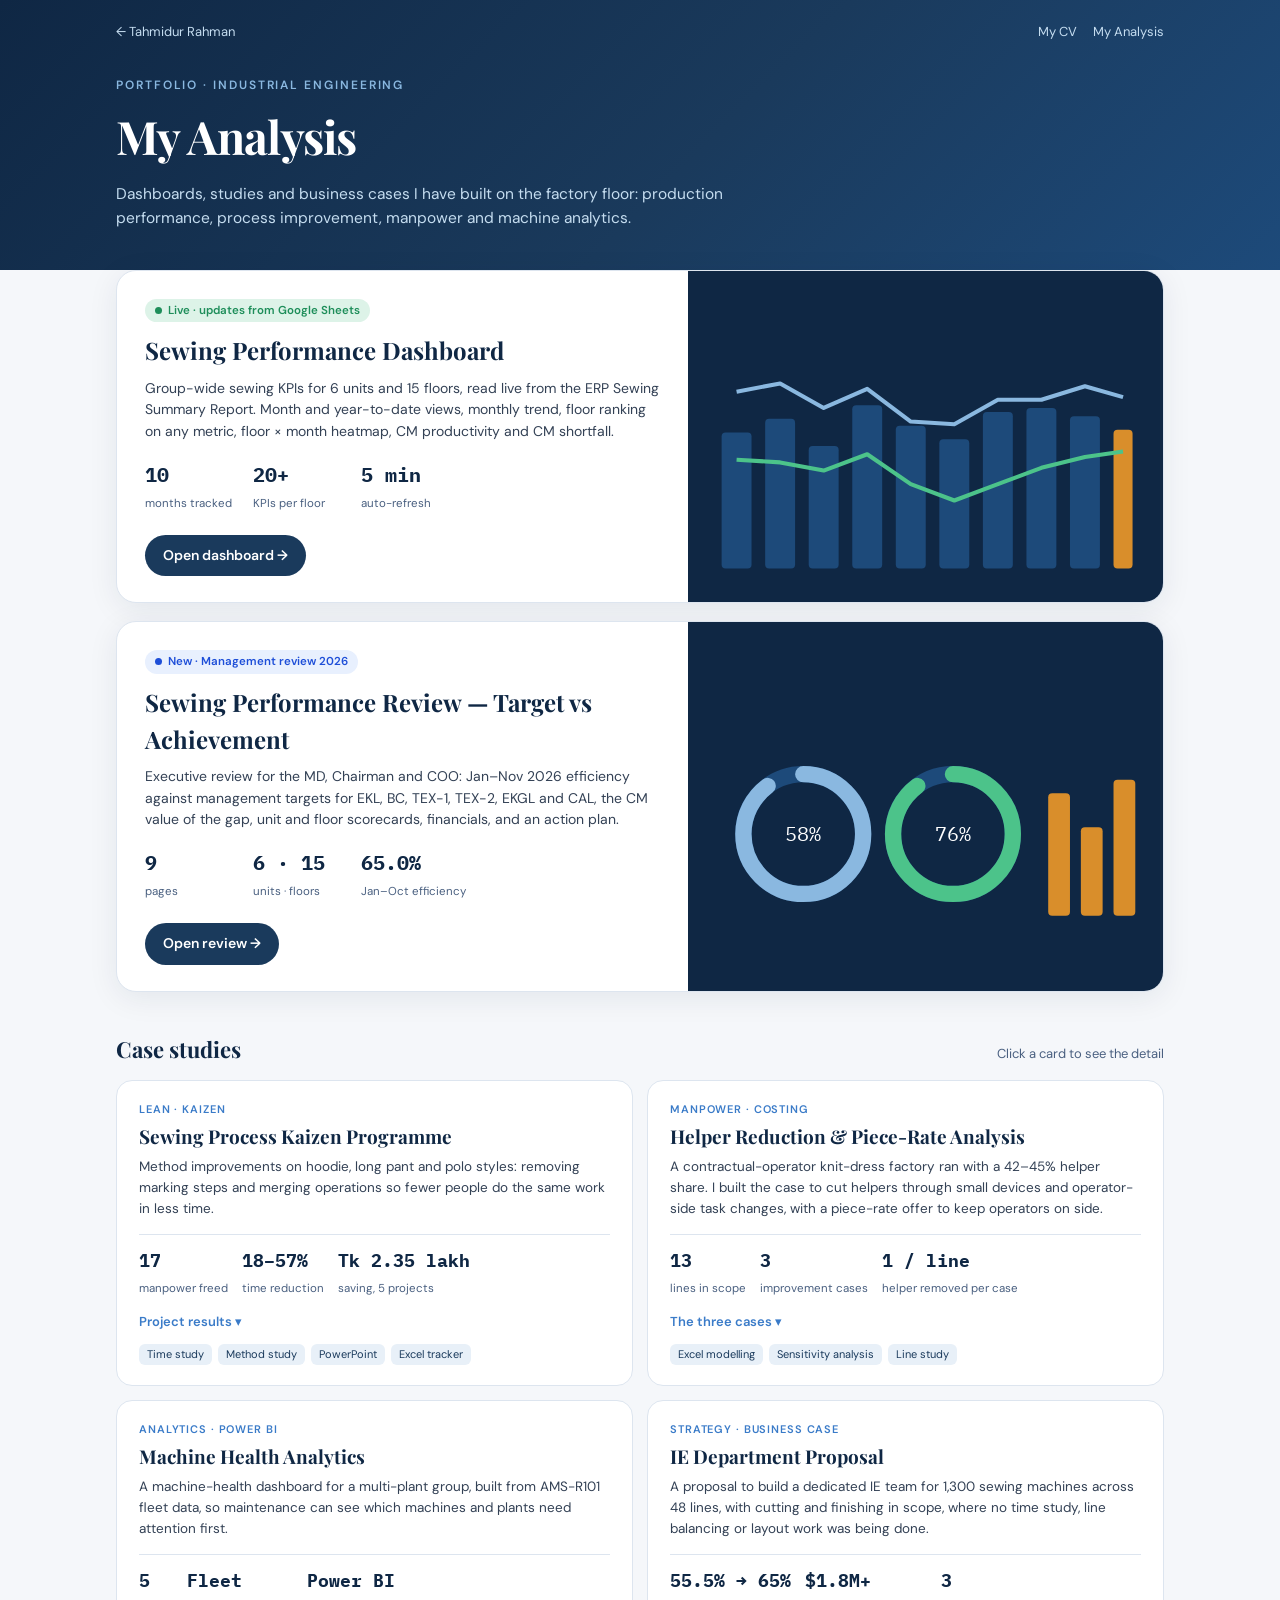
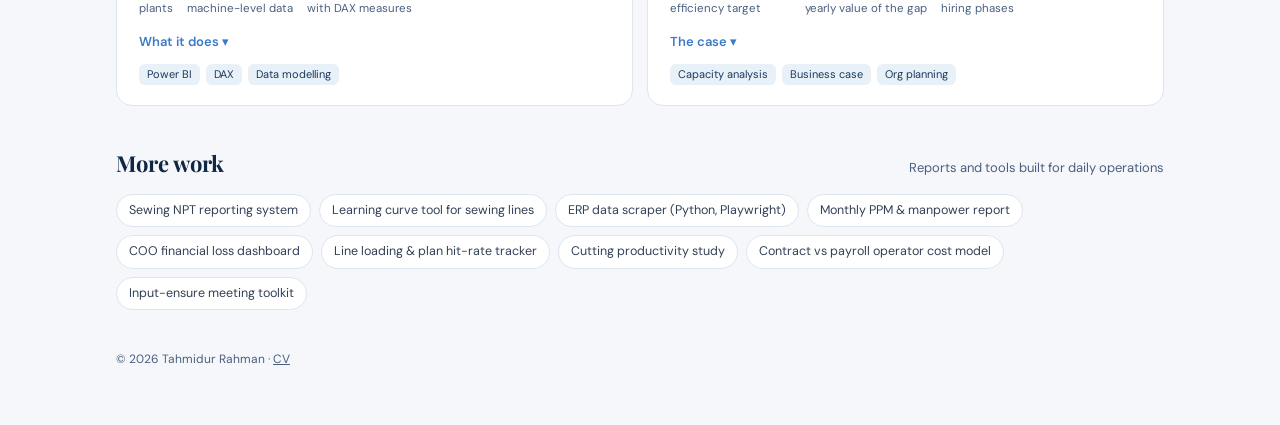
==== analysis/index.html @ d0f86ec3 "Sewing review: add MMR vs Target page (Oct-26 MMR; targets 2.5, CAL 2.45) Co-Authored-By: Claude Opu" ====
<!DOCTYPE html>
<html lang="en">
<head>
<meta charset="UTF-8">
<meta name="viewport" content="width=device-width, initial-scale=1.0, viewport-fit=cover">
<title>My Analysis · Tahmidur Rahman</title>
<link rel="preconnect" href="https://fonts.googleapis.com">
<link href="https://fonts.googleapis.com/css2?family=Playfair+Display:wght@600;700&family=DM+Sans:wght@400;500;600&family=IBM+Plex+Mono:wght@500;600&display=swap" rel="stylesheet">
<style>
/* Layout: navy header band → featured live dashboard → grid of case-study cards (expand for detail) → more-work strip. Palette matches the CV. */
:root{--navy:#0f2744;--navy2:#1a3a5c;--navy3:#1d4a7a;--blue:#3a7bc8;--sky:#8ab8e0;--ice:#e8f0f8;--mid:#d0e4f5;
  --bg:#f5f7fa;--panel:#fff;--ink:#1e2a3a;--ink2:#334155;--muted:#4a6080;--line:#dde5ef;--good:#1e8e5a;--good-bg:#ddf3e8;--amber:#d98e2b;
  --display:'Playfair Display',Georgia,serif;--body:'DM Sans',system-ui,sans-serif;--mono:'IBM Plex Mono',ui-monospace,monospace}
*{box-sizing:border-box;margin:0;padding:0}
body{font-family:var(--body);background:var(--bg);color:var(--ink);line-height:1.55}
.in{max-width:1080px;margin:0 auto;padding-left:max(16px,env(safe-area-inset-left,0px));padding-right:max(16px,env(safe-area-inset-right,0px))}
header{background:linear-gradient(135deg,var(--navy),var(--navy2) 55%,var(--navy3));color:#fff}
header .in{padding-block:22px 40px}
.nav{display:flex;justify-content:space-between;align-items:center;gap:12px;flex-wrap:wrap;font-size:13px}
.nav a{color:#c5ddf0;text-decoration:none}.nav a:hover{color:#fff}
.nav .links{display:flex;gap:16px}
.eyebrow{margin-top:34px;font-size:12px;letter-spacing:.16em;text-transform:uppercase;color:var(--sky);font-weight:600}
h1{font-family:var(--display);font-size:clamp(32px,5vw,46px);font-weight:700;letter-spacing:-.02em;margin-top:6px}
.lede{color:#c5ddf0;max-width:62ch;margin-top:10px;font-size:15.5px}
main .in{padding-block:28px 56px}
.feature{display:grid;grid-template-columns:1.2fr 1fr;gap:0;background:var(--panel);border:1px solid var(--line);border-radius:20px;overflow:hidden;box-shadow:0 6px 30px rgba(15,39,68,.08);margin-top:-28px}
@media(max-width:760px){.feature{grid-template-columns:minmax(0,1fr)}}
.feature .txt{padding:26px 28px;min-width:0}
.live{display:inline-flex;align-items:center;gap:6px;font-size:11.5px;font-weight:600;color:var(--good);background:var(--good-bg);border-radius:999px;padding:3px 10px}
.live i{width:7px;height:7px;border-radius:50%;background:var(--good)}
h2{font-family:var(--display);font-size:24px;font-weight:700;color:var(--navy);margin-top:10px}
.feature p{color:var(--ink2);font-size:14px;margin-top:8px;max-width:58ch}
.kv{display:flex;flex-wrap:wrap;gap:18px;margin-top:16px}
.kv div{min-width:90px}.kv b{display:block;font-family:var(--mono);font-size:20px;color:var(--navy)}.kv span{font-size:11.5px;color:var(--muted)}
.btn{display:inline-flex;align-items:center;gap:6px;margin-top:20px;background:var(--navy2);color:#fff;text-decoration:none;font-weight:600;font-size:14px;padding:10px 18px;border-radius:999px}
.btn:hover{background:var(--navy3)}.btn:focus-visible,summary:focus-visible{outline:3px solid var(--blue);outline-offset:2px}
.preview{background:var(--navy);padding:20px;display:flex;align-items:flex-end;min-height:220px}
.preview svg{width:100%;height:auto;display:block}
.sec{display:flex;justify-content:space-between;align-items:baseline;gap:12px;margin:40px 0 14px;flex-wrap:wrap}
.sec h3{font-family:var(--display);font-size:22px;color:var(--navy)}
.sec span{font-size:13px;color:var(--muted)}
.grid{display:grid;grid-template-columns:repeat(2,minmax(0,1fr));gap:14px;align-items:start}
@media(max-width:760px){.grid{grid-template-columns:minmax(0,1fr)}}
.case{background:var(--panel);border:1px solid var(--line);border-radius:16px;padding:20px 22px;min-width:0}
.tag{font-size:11px;letter-spacing:.08em;text-transform:uppercase;color:var(--blue);font-weight:600}
.case h4{font-family:var(--display);font-size:19px;color:var(--navy);margin-top:4px}
.case .sum{font-size:13.5px;color:var(--ink2);margin-top:6px}
.nums{display:flex;flex-wrap:wrap;gap:14px;margin-top:14px;padding-top:12px;border-top:1px solid var(--line)}
.nums div b{display:block;font-family:var(--mono);font-size:18px;color:var(--navy)}.nums div span{font-size:11.5px;color:var(--muted)}
details{margin-top:12px}
summary{cursor:pointer;font-size:13px;font-weight:600;color:var(--blue);list-style:none}
summary::-webkit-details-marker{display:none}
summary::after{content:" ▾"}details[open] summary::after{content:" ▴"}
.body{margin-top:10px;font-size:13px;color:var(--ink2)}
.body h5{font-size:11.5px;letter-spacing:.08em;text-transform:uppercase;color:var(--navy2);margin:12px 0 4px}
.body ul{padding-left:18px}.body li{margin-bottom:4px}
.tblw{overflow-x:auto;margin-top:8px}
table{border-collapse:collapse;width:100%;min-width:460px;font-size:12.5px;font-variant-numeric:tabular-nums}
th,td{padding:6px 8px;border-bottom:1px solid var(--line);text-align:right;white-space:nowrap}
th:first-child,td:first-child{text-align:left;white-space:normal;min-width:170px}
th{font-size:10.5px;letter-spacing:.06em;text-transform:uppercase;color:var(--muted);background:var(--ice)}
tfoot td{font-weight:700;color:var(--navy)}
.tools{display:flex;flex-wrap:wrap;gap:6px;margin-top:12px}
.tools span{font-size:11px;background:var(--ice);color:var(--navy2);border-radius:6px;padding:2px 8px}
.more{display:flex;flex-wrap:wrap;gap:8px}
.more span{font-size:12.5px;background:var(--panel);border:1px solid var(--line);border-radius:999px;padding:6px 12px;color:var(--ink2)}
footer{color:var(--muted);font-size:12px;margin-top:40px}
</style>
</head>
<body>
<header><div class="in">
  <div class="nav"><a href="/">← Tahmidur Rahman</a><div class="links"><a href="/cv/">My CV</a><a href="/analysis/" aria-current="page">My Analysis</a></div></div>
  <div class="eyebrow">Portfolio · Industrial Engineering</div>
  <h1>My Analysis</h1>
  <p class="lede">Dashboards, studies and business cases I have built on the factory floor: production performance, process improvement, manpower and machine analytics.</p>
</div></header>

<main><div class="in">

  <section class="feature" aria-label="Featured">
    <div class="txt">
      <span class="live"><i></i>Live · updates from Google Sheets</span>
      <h2>Sewing Performance Dashboard</h2>
      <p>Group-wide sewing KPIs for 6 units and 15 floors, read live from the ERP Sewing Summary Report. Month and year-to-date views, monthly trend, floor ranking on any metric, floor × month heatmap, CM productivity and CM shortfall.</p>
      <div class="kv">
        <div><b>10</b><span>months tracked</span></div>
        <div><b>20+</b><span>KPIs per floor</span></div>
        <div><b>5 min</b><span>auto-refresh</span></div>
      </div>
      <a class="btn" href="/analysis/sewing/">Open dashboard →</a>
    </div>
    <div class="preview" aria-hidden="true">
      <svg viewBox="0 0 320 200">
        <g fill="#1d4a7a"><rect x="10" y="90" width="22" height="100" rx="3"/><rect x="42" y="80" width="22" height="110" rx="3"/><rect x="74" y="100" width="22" height="90" rx="3"/><rect x="106" y="70" width="22" height="120" rx="3"/><rect x="138" y="85" width="22" height="105" rx="3"/><rect x="170" y="95" width="22" height="95" rx="3"/><rect x="202" y="75" width="22" height="115" rx="3"/><rect x="234" y="72" width="22" height="118" rx="3"/><rect x="266" y="78" width="22" height="112" rx="3"/></g>
        <rect x="298" y="88" width="14" height="102" rx="3" fill="#d98e2b"/>
        <polyline points="21,60 53,54 85,72 117,58 149,82 181,84 213,66 245,66 277,56 305,64" fill="none" stroke="#8ab8e0" stroke-width="3" stroke-linejoin="round"/>
        <polyline points="21,110 53,112 85,118 117,106 149,128 181,140 213,128 245,116 277,108 305,104" fill="none" stroke="#4cc38a" stroke-width="3" stroke-linejoin="round"/>
      </svg>
    </div>
  </section>

  <section class="feature" aria-label="Management review" style="margin-top:18px">
    <div class="txt">
      <span class="live" style="color:#1d4ed8;background:#e8f0fe"><i style="background:#1d4ed8"></i>New · Management review 2026</span>
      <h2>Sewing Performance Review — Target vs Achievement</h2>
      <p>Executive review for the MD, Chairman and COO: Jan–Nov 2026 efficiency against management targets for EKL, BC, TEX-1, TEX-2, EKGL and CAL, the CM value of the gap, unit and floor scorecards, financials, and an action plan.</p>
      <div class="kv">
        <div><b>9</b><span>pages</span></div>
        <div><b>6 · 15</b><span>units · floors</span></div>
        <div><b>65.0%</b><span>Jan–Oct efficiency</span></div>
      </div>
      <a class="btn" href="/analysis/sewing-review/">Open review →</a>
    </div>
    <div class="preview" aria-hidden="true">
      <svg viewBox="0 0 320 200">
        <g fill="none" stroke-width="12" stroke-linecap="round"><circle cx="70" cy="100" r="44" stroke="#1d4a7a"/><circle cx="70" cy="100" r="44" stroke="#8ab8e0" stroke-dasharray="248 277" transform="rotate(-90 70 100)"/>
        <circle cx="180" cy="100" r="44" stroke="#1d4a7a"/><circle cx="180" cy="100" r="44" stroke="#4cc38a" stroke-dasharray="248 277" transform="rotate(-90 180 100)"/></g>
        <g fill="#fff" font-family="IBM Plex Mono,monospace" font-size="15" text-anchor="middle"><text x="70" y="105">58%</text><text x="180" y="105">76%</text></g>
        <g fill="#d98e2b"><rect x="250" y="70" width="16" height="90" rx="3"/><rect x="274" y="95" width="16" height="65" rx="3"/><rect x="298" y="60" width="16" height="100" rx="3"/></g>
      </svg>
    </div>
  </section>

  <div class="sec"><h3>Case studies</h3><span>Click a card to see the detail</span></div>
  <section class="grid">

    <article class="case">
      <div class="tag">Lean · Kaizen</div>
      <h4>Sewing Process Kaizen Programme</h4>
      <p class="sum">Method improvements on hoodie, long pant and polo styles: removing marking steps and merging operations so fewer people do the same work in less time.</p>
      <div class="nums"><div><b>17</b><span>manpower freed</span></div><div><b>18–57%</b><span>time reduction</span></div><div><b>Tk 2.35 lakh</b><span>saving, 5 projects</span></div></div>
      <details><summary>Project results</summary><div class="body">
        <div class="tblw"><table>
          <thead><tr><th>Project</th><th>MP before → after</th><th>Sec before → after</th><th>Improvement</th><th>Saving (Tk)</th></tr></thead>
          <tbody>
            <tr><td>Kangaroo pocket join without mark</td><td>8 → 4</td><td>54 → 38</td><td>29.6%</td><td>52,000</td></tr>
            <tr><td>Body mark for pocket join, no middle mark</td><td>12 → 6</td><td>23 → 18</td><td>21.7%</td><td>78,000</td></tr>
            <tr><td>Hood servicing with tuck (2 ops → 1)</td><td>8 → 4</td><td>30 → 22</td><td>26.7%</td><td>60,000</td></tr>
            <tr><td>Label &amp; loop join combined</td><td>4 → 2</td><td>35 → 15</td><td>57.1%</td><td>30,000</td></tr>
            <tr><td>Placket close &amp; top stitch combined</td><td>4 → 3</td><td>44 → 36</td><td>18.2%</td><td>15,000</td></tr>
          </tbody>
          <tfoot><tr><td>Total</td><td>17 freed</td><td></td><td></td><td>2,35,000</td></tr></tfoot>
        </table></div>
        <h5>How</h5><ul><li>Time study before and after on running lines, video of both methods.</li><li>Eliminated non-value marking, combined adjacent operations on one machine.</li><li>Savings calculated over each style's run (26–30 days).</li></ul>
      </div></details>
      <div class="tools"><span>Time study</span><span>Method study</span><span>PowerPoint</span><span>Excel tracker</span></div>
    </article>

    <article class="case">
      <div class="tag">Manpower · Costing</div>
      <h4>Helper Reduction &amp; Piece-Rate Analysis</h4>
      <p class="sum">A contractual-operator knit-dress factory ran with a 42–45% helper share. I built the case to cut helpers through small devices and operator-side task changes, with a piece-rate offer to keep operators on side.</p>
      <div class="nums"><div><b>13</b><span>lines in scope</span></div><div><b>3</b><span>improvement cases</span></div><div><b>1 / line</b><span>helper removed per case</span></div></div>
      <details><summary>The three cases</summary><div class="body">
        <ul>
          <li><b>Shoulder join:</b> a trimming device on the overlock removes the trimming helper on all 13 lines.</li>
          <li><b>Back tape piping:</b> operator cuts the piping, removing one helper per line on 9 lines.</li>
          <li><b>Sleeve join:</b> operator folds the body, removing one helper per line on 13 lines.</li>
        </ul>
        <h5>Deliverable</h5><ul><li>Formula-driven workbook for MD, Chairman and Director: executive summary, inputs, one sheet per case, piece-rate sensitivity, risk and manpower view.</li><li>Operator incentive range modelled through a piece-rate increase to manage contractor resistance.</li></ul>
      </div></details>
      <div class="tools"><span>Excel modelling</span><span>Sensitivity analysis</span><span>Line study</span></div>
    </article>

    <article class="case">
      <div class="tag">Analytics · Power BI</div>
      <h4>Machine Health Analytics</h4>
      <p class="sum">A machine-health dashboard for a multi-plant group, built from AMS-R101 fleet data, so maintenance can see which machines and plants need attention first.</p>
      <div class="nums"><div><b>5</b><span>plants</span></div><div><b>Fleet</b><span>machine-level data</span></div><div><b>Power BI</b><span>with DAX measures</span></div></div>
      <details><summary>What it does</summary><div class="body">
        <ul><li>Cleans and models fleet data across five plants into one model.</li><li>DAX measures for machine health and status, conditional formatting to flag problem machines.</li><li>Custom navy theme for management reporting.</li></ul>
      </div></details>
      <div class="tools"><span>Power BI</span><span>DAX</span><span>Data modelling</span></div>
    </article>

    <article class="case">
      <div class="tag">Strategy · Business case</div>
      <h4>IE Department Proposal</h4>
      <p class="sum">A proposal to build a dedicated IE team for 1,300 sewing machines across 48 lines, with cutting and finishing in scope, where no time study, line balancing or layout work was being done.</p>
      <div class="nums"><div><b>55.5% → 65%</b><span>efficiency target</span></div><div><b>$1.8M+</b><span>yearly value of the gap</span></div><div><b>3</b><span>hiring phases</span></div></div>
      <details><summary>The case</summary><div class="body">
        <ul><li>Mapped the current workload: daily SMV for 20–25 styles, input-ensure data chasing 3–4 hours a day, manual line checks.</li><li>Valued the efficiency gap using ERP capacity and CM figures.</li><li>Phased recruitment: one experienced IE per floor, the rest trained freshers.</li><li>Delivered as a PowerPoint deck and a Word proposal for the MD.</li></ul>
      </div></details>
      <div class="tools"><span>Capacity analysis</span><span>Business case</span><span>Org planning</span></div>
    </article>

  </section>

  <div class="sec"><h3>More work</h3><span>Reports and tools built for daily operations</span></div>
  <div class="more">
    <span>Sewing NPT reporting system</span><span>Learning curve tool for sewing lines</span><span>ERP data scraper (Python, Playwright)</span><span>Monthly PPM &amp; manpower report</span><span>COO financial loss dashboard</span><span>Line loading &amp; plan hit-rate tracker</span><span>Cutting productivity study</span><span>Contract vs payroll operator cost model</span><span>Input-ensure meeting toolkit</span>
  </div>

  <footer>© 2026 Tahmidur Rahman · <a href="/cv/" style="color:inherit">CV</a></footer>
</div></main>
</body>
</html>
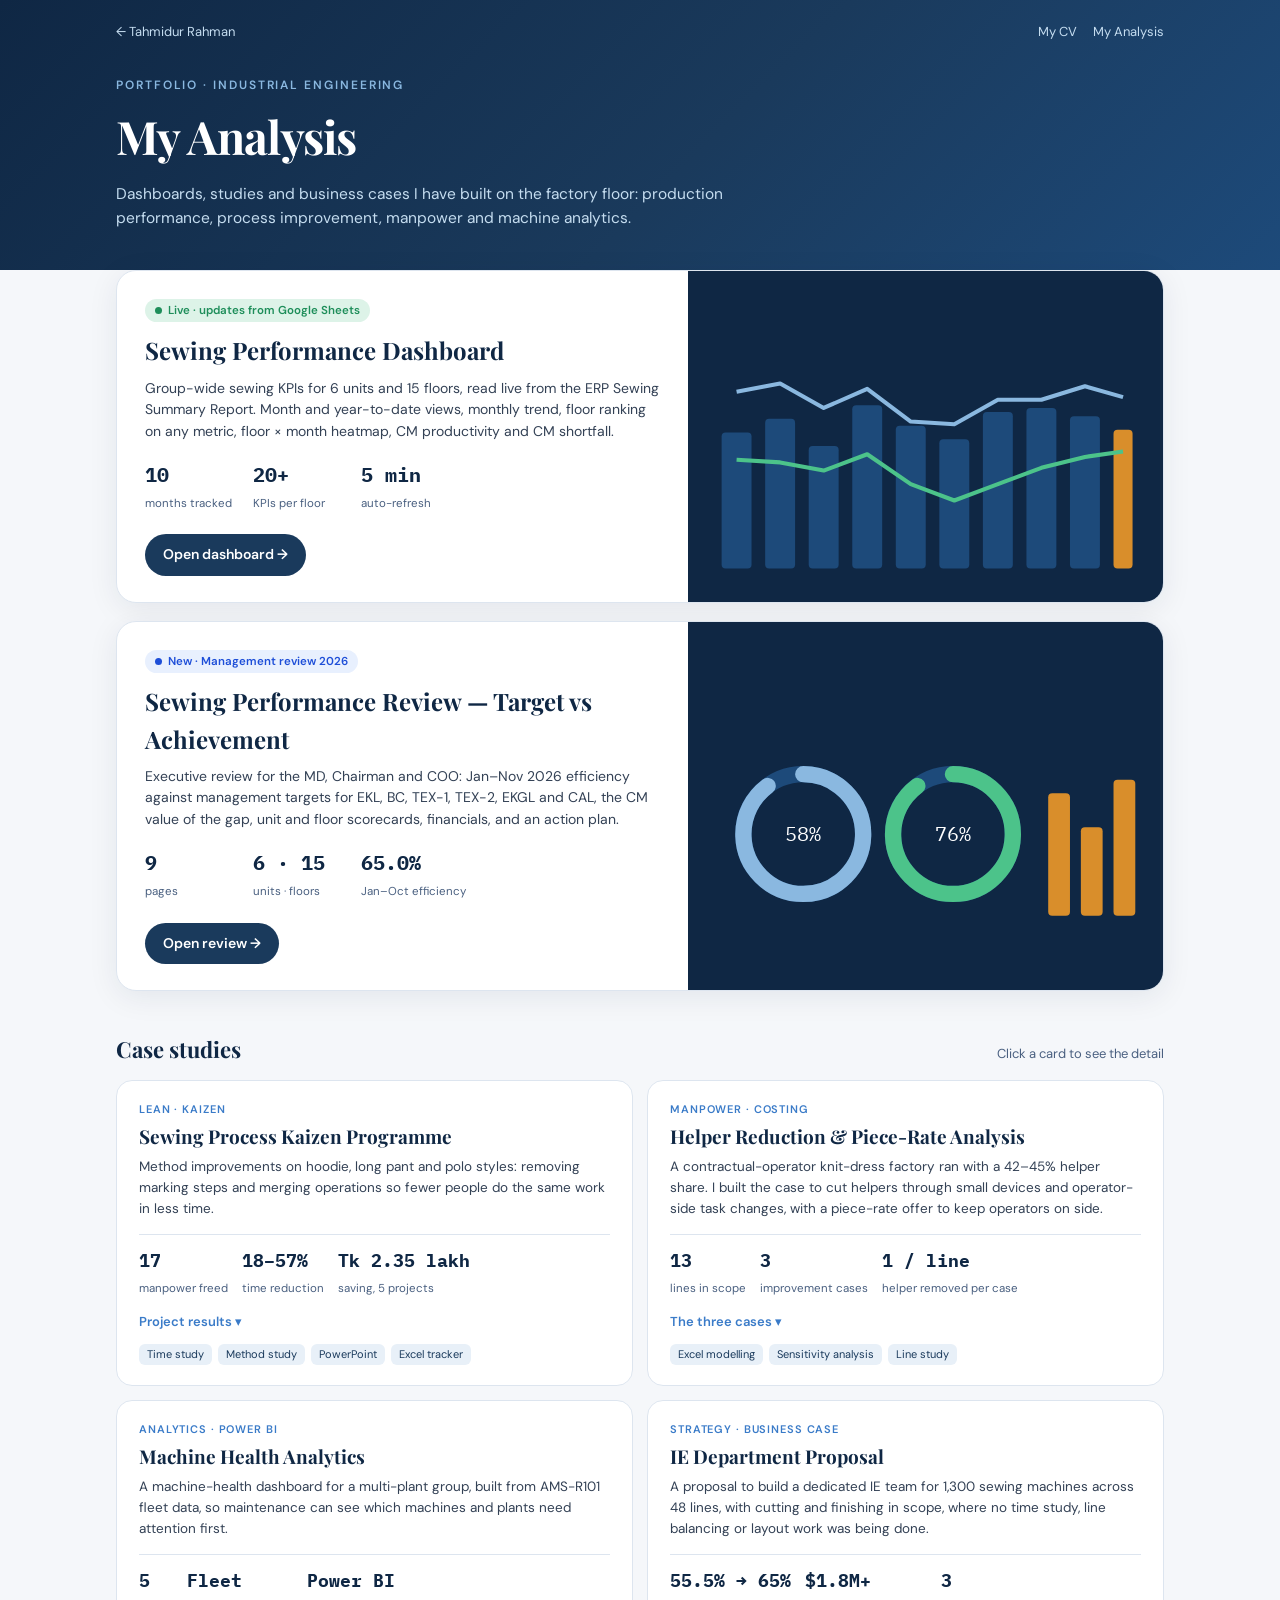
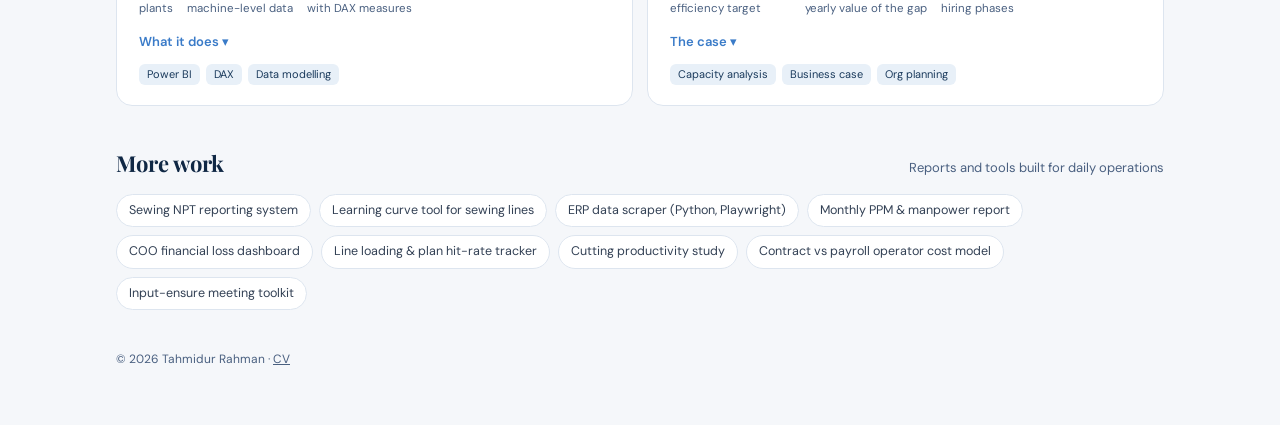
==== commit ce3c0582: "Redesign home page with portrait, add photo to CV, add page animations Co-Authored-By: Claude Opus 5" ====
--- a/analysis/index.html
+++ b/analysis/index.html
@@ -66,6 +66,7 @@
 .more span{font-size:12.5px;background:var(--panel);border:1px solid var(--line);border-radius:999px;padding:6px 12px;color:var(--ink2)}
 footer{color:var(--muted);font-size:12px;margin-top:40px}
 </style>
+<link rel="stylesheet" href="/assets/motion.css">
 </head>
 <body>
 <header><div class="in">
@@ -193,5 +194,6 @@
 
   <footer>© 2026 Tahmidur Rahman · <a href="/cv/" style="color:inherit">CV</a></footer>
 </div></main>
+<script src="/assets/motion.js" data-reveal="h1,.lede,.feature,.sec,.case,.more" data-count=".kv b" defer></script>
 </body>
 </html>
--- a/assets/motion.css
+++ b/assets/motion.css
@@ -0,0 +1,22 @@
+/* Shared page motion for tashriif.com.
+   Content is only hidden once motion.js has added html.motion, so pages stay readable without JS. */
+html.motion body{animation:pageIn .6s cubic-bezier(.2,.7,.2,1) both}
+@keyframes pageIn{from{opacity:0}to{opacity:1}}
+
+html.motion .rv{opacity:0;transform:translateY(22px);
+  transition:opacity .7s cubic-bezier(.2,.7,.2,1),transform .7s cubic-bezier(.2,.7,.2,1);
+  transition-delay:var(--rv-d,0ms);will-change:opacity,transform}
+html.motion .rv.rv-in{opacity:1;transform:none}
+
+/* Bars that grow from zero when they scroll into view */
+html.motion .rv-grow{transform-origin:left center;transform:scaleX(0);transition:transform 1.1s cubic-bezier(.2,.7,.2,1) .15s}
+html.motion .rv-grow.rv-in{transform:scaleX(1)}
+
+@media (prefers-reduced-motion:reduce){
+  html.motion body{animation:none}
+  html.motion .rv,html.motion .rv-grow{opacity:1;transform:none;transition:none}
+}
+@media print{
+  html.motion body{animation:none}
+  html.motion .rv,html.motion .rv-grow{opacity:1!important;transform:none!important;transition:none!important}
+}
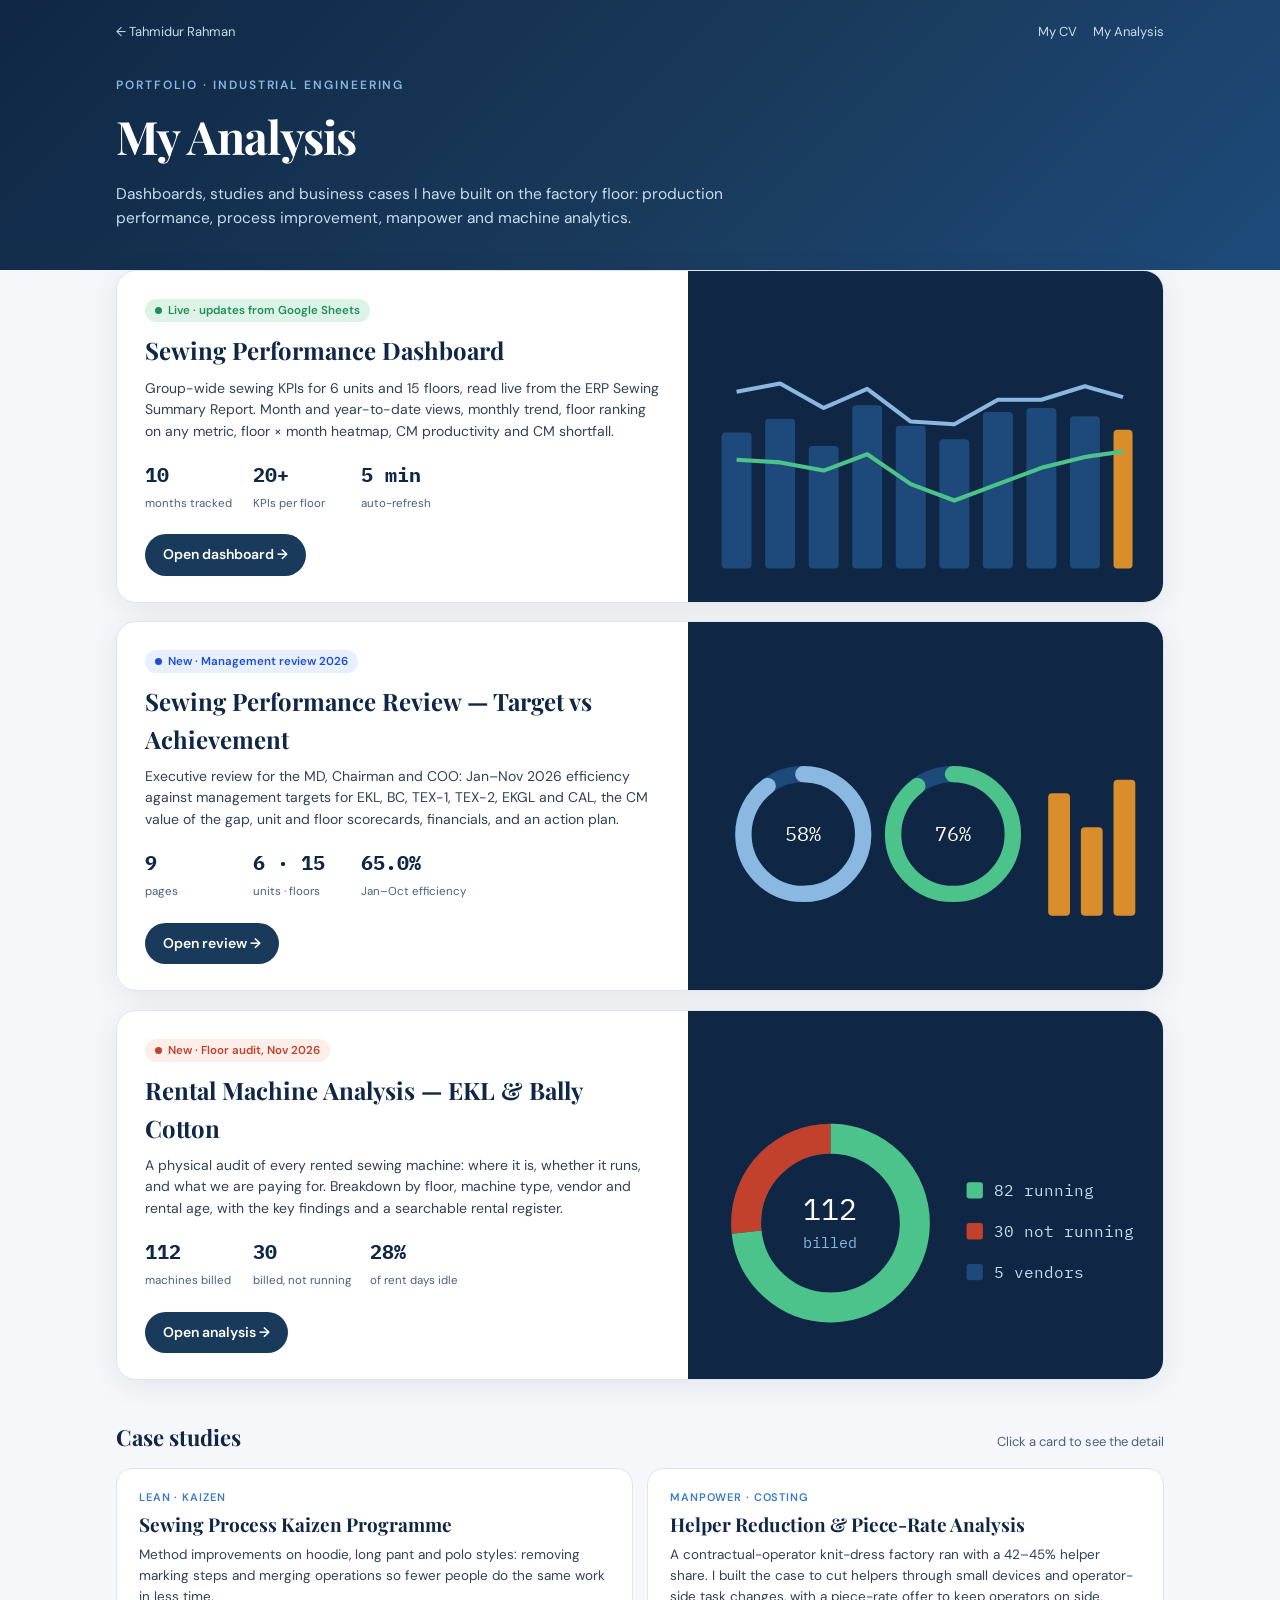
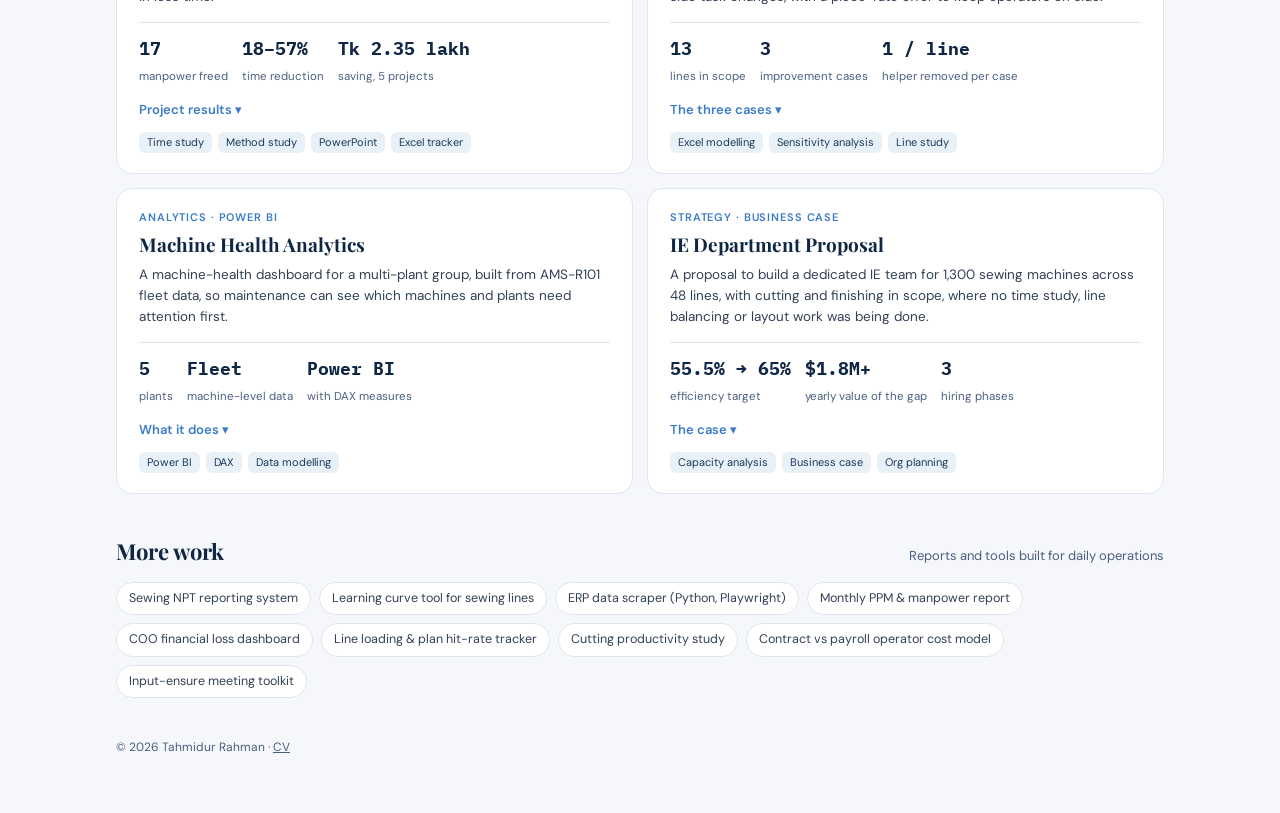
==== commit 991e06ec: "Add Rental Machine Analysis page and hub card Co-Authored-By: Claude Opus 5.5 <noreply@anthropic.com" ====
--- a/analysis/index.html
+++ b/analysis/index.html
@@ -122,6 +122,28 @@
     </div>
   </section>
 
+
+  <section class="feature" aria-label="Rental machine audit" style="margin-top:18px">
+    <div class="txt">
+      <span class="live" style="color:#c2412d;background:#fdeee9"><i style="background:#c2412d"></i>New · Floor audit, Nov 2026</span>
+      <h2>Rental Machine Analysis — EKL &amp; Bally Cotton</h2>
+      <p>A physical audit of every rented sewing machine: where it is, whether it runs, and what we are paying for. Breakdown by floor, machine type, vendor and rental age, with the key findings and a searchable rental register.</p>
+      <div class="kv">
+        <div><b>112</b><span>machines billed</span></div>
+        <div><b>30</b><span>billed, not running</span></div>
+        <div><b>28%</b><span>of rent days idle</span></div>
+      </div>
+      <a class="btn" href="/analysis/rental-machines/">Open analysis →</a>
+    </div>
+    <div class="preview" aria-hidden="true">
+      <svg viewBox="0 0 320 200">
+        <g fill="none" stroke-width="22"><circle cx="90" cy="100" r="62" stroke="#1d4a7a"/><circle cx="90" cy="100" r="62" stroke="#4cc38a" stroke-dasharray="285 390" transform="rotate(-90 90 100)"/><circle cx="90" cy="100" r="62" stroke="#c2412d" stroke-dasharray="0 285 105 390" transform="rotate(-90 90 100)"/></g>
+        <g fill="#fff" font-family="IBM Plex Mono,monospace" text-anchor="middle"><text x="90" y="98" font-size="22">112</text><text x="90" y="118" font-size="11" fill="#8ab8e0">billed</text></g>
+        <g font-family="IBM Plex Mono,monospace" font-size="12"><rect x="190" y="70" width="12" height="12" rx="2" fill="#4cc38a"/><text x="210" y="80" fill="#c5ddf0">82 running</text><rect x="190" y="100" width="12" height="12" rx="2" fill="#c2412d"/><text x="210" y="110" fill="#c5ddf0">30 not running</text><rect x="190" y="130" width="12" height="12" rx="2" fill="#1d4a7a"/><text x="210" y="140" fill="#c5ddf0">5 vendors</text></g>
+      </svg>
+    </div>
+  </section>
+
   <div class="sec"><h3>Case studies</h3><span>Click a card to see the detail</span></div>
   <section class="grid">
 
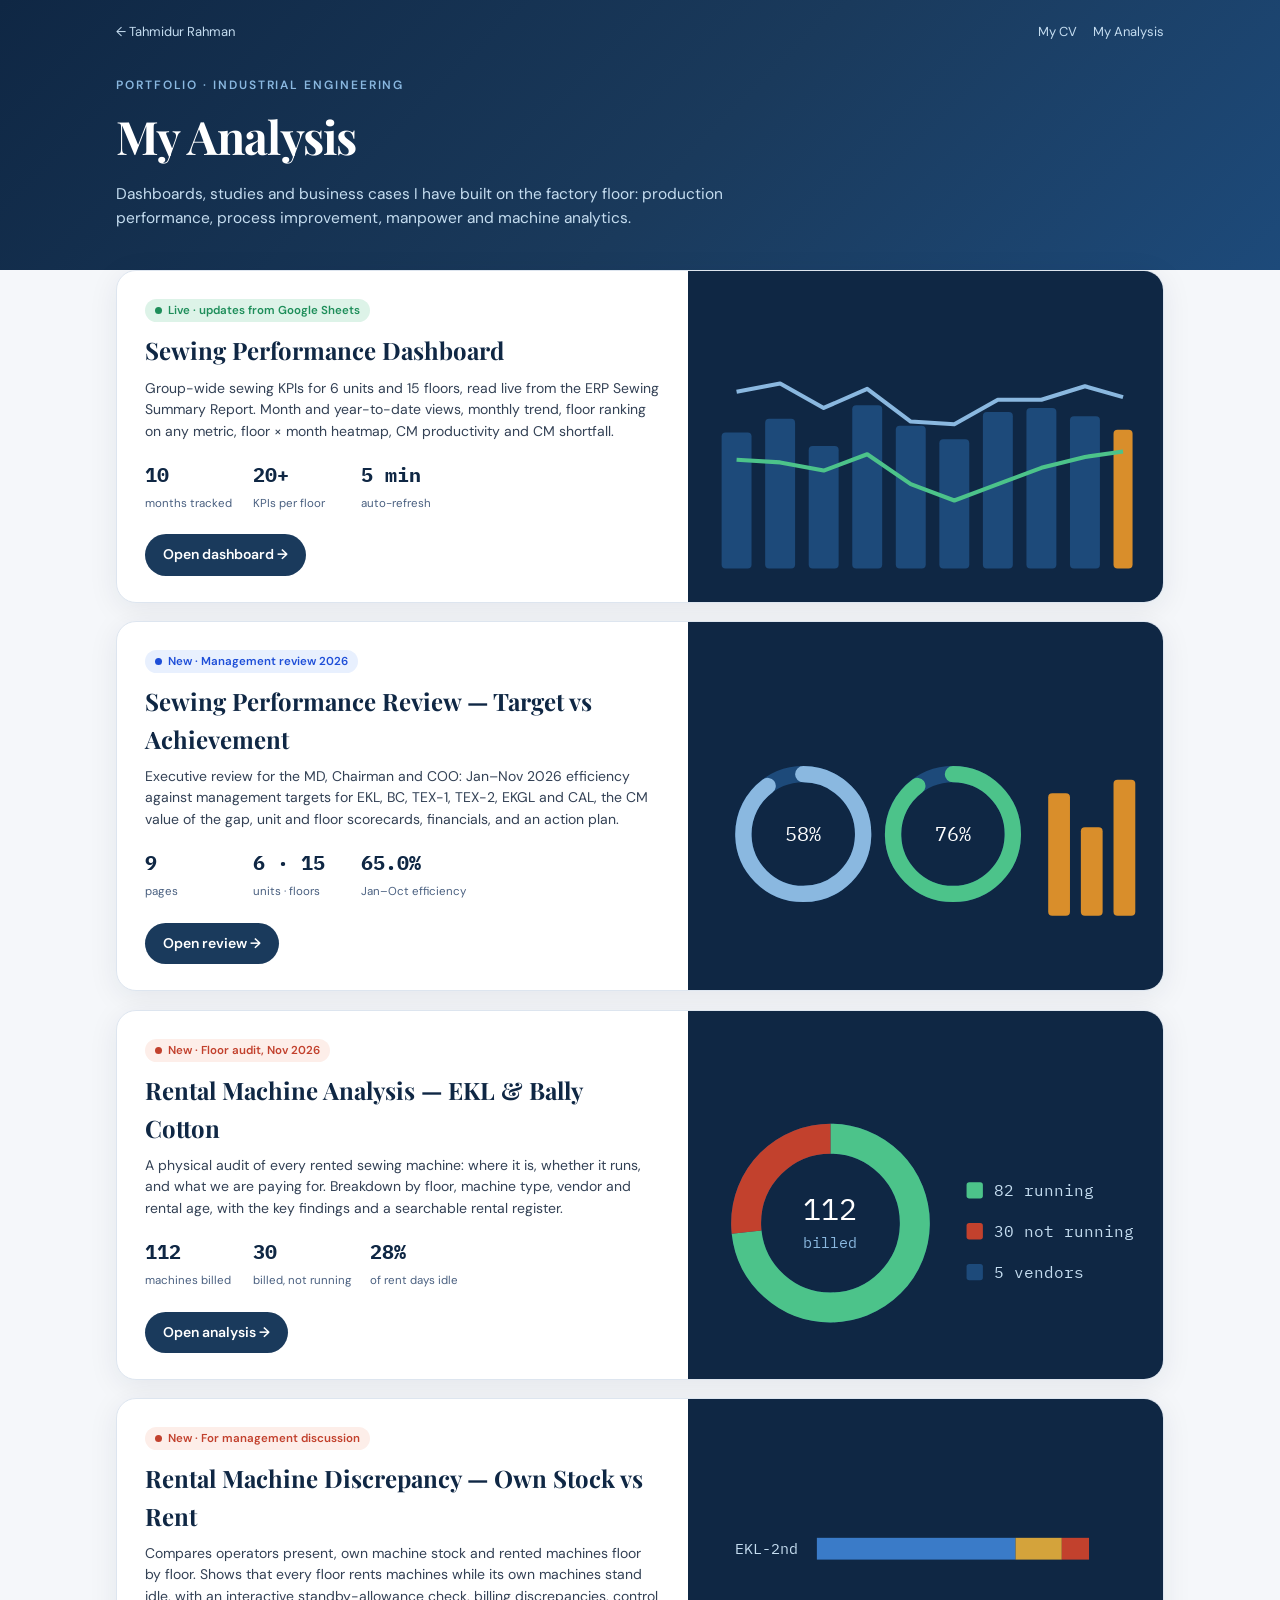
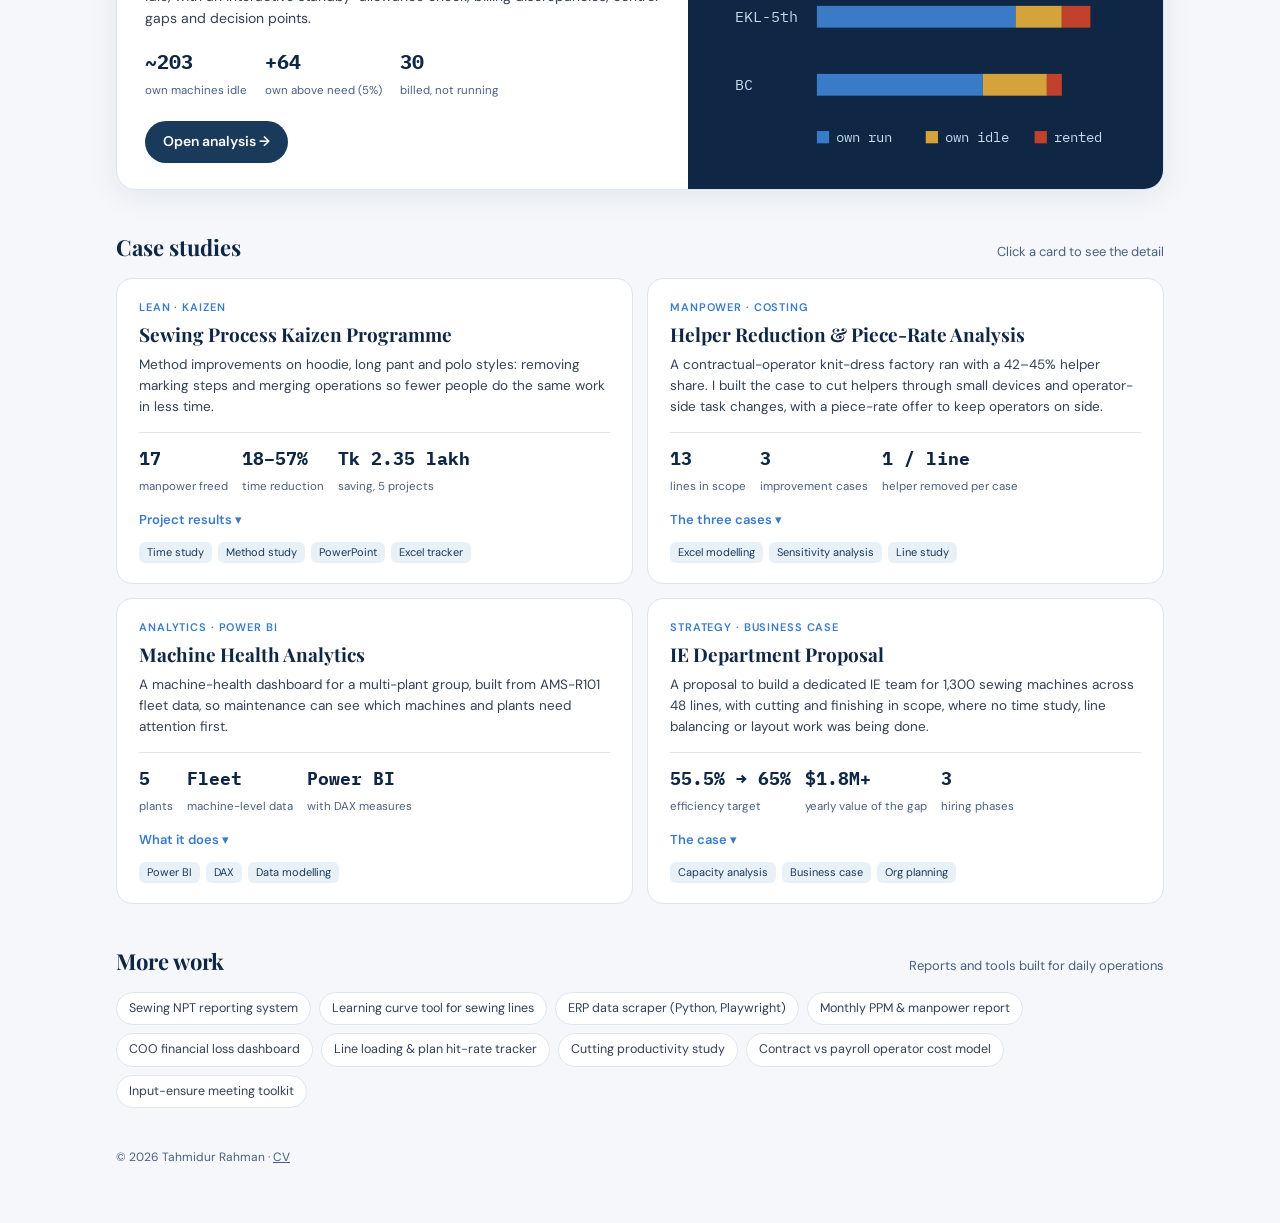
==== commit b2091cd9: "Add Rental Machine Discrepancy page and hub card Co-Authored-By: Claude Opus 5.5 <noreply@anthropic." ====
--- a/analysis/index.html
+++ b/analysis/index.html
@@ -144,6 +144,33 @@
     </div>
   </section>
 
+
+  <section class="feature" aria-label="Rental machine discrepancy" style="margin-top:18px">
+    <div class="txt">
+      <span class="live" style="color:#c2412d;background:#fdeee9"><i style="background:#c2412d"></i>New · For management discussion</span>
+      <h2>Rental Machine Discrepancy — Own Stock vs Rent</h2>
+      <p>Compares operators present, own machine stock and rented machines floor by floor. Shows that every floor rents machines while its own machines stand idle, with an interactive standby-allowance check, billing discrepancies, control gaps and decision points.</p>
+      <div class="kv">
+        <div><b>~203</b><span>own machines idle</span></div>
+        <div><b>+64</b><span>own above need (5%)</span></div>
+        <div><b>30</b><span>billed, not running</span></div>
+      </div>
+      <a class="btn" href="/analysis/rental-discrepancy/">Open analysis →</a>
+    </div>
+    <div class="preview" aria-hidden="true">
+      <svg viewBox="0 0 320 200">
+        <g font-family="IBM Plex Mono,monospace" font-size="11" fill="#c5ddf0">
+          <text x="20" y="42">EKL-2nd</text><text x="20" y="92">EKL-5th</text><text x="20" y="142">BC</text></g>
+        <g>
+          <rect x="80" y="30" width="146" height="16" fill="#3a7bc8"/><rect x="226" y="30" width="34" height="16" fill="#d4a33b"/><rect x="260" y="30" width="20" height="16" fill="#c2412d"/>
+          <rect x="80" y="80" width="146" height="16" fill="#3a7bc8"/><rect x="226" y="80" width="34" height="16" fill="#d4a33b"/><rect x="260" y="80" width="21" height="16" fill="#c2412d"/>
+          <rect x="80" y="130" width="122" height="16" fill="#3a7bc8"/><rect x="202" y="130" width="47" height="16" fill="#d4a33b"/><rect x="249" y="130" width="11" height="16" fill="#c2412d"/>
+        </g>
+        <g font-family="IBM Plex Mono,monospace" font-size="10"><rect x="80" y="172" width="9" height="9" fill="#3a7bc8"/><text x="94" y="180" fill="#c5ddf0">own run</text><rect x="160" y="172" width="9" height="9" fill="#d4a33b"/><text x="174" y="180" fill="#c5ddf0">own idle</text><rect x="240" y="172" width="9" height="9" fill="#c2412d"/><text x="254" y="180" fill="#c5ddf0">rented</text></g>
+      </svg>
+    </div>
+  </section>
+
   <div class="sec"><h3>Case studies</h3><span>Click a card to see the detail</span></div>
   <section class="grid">
 
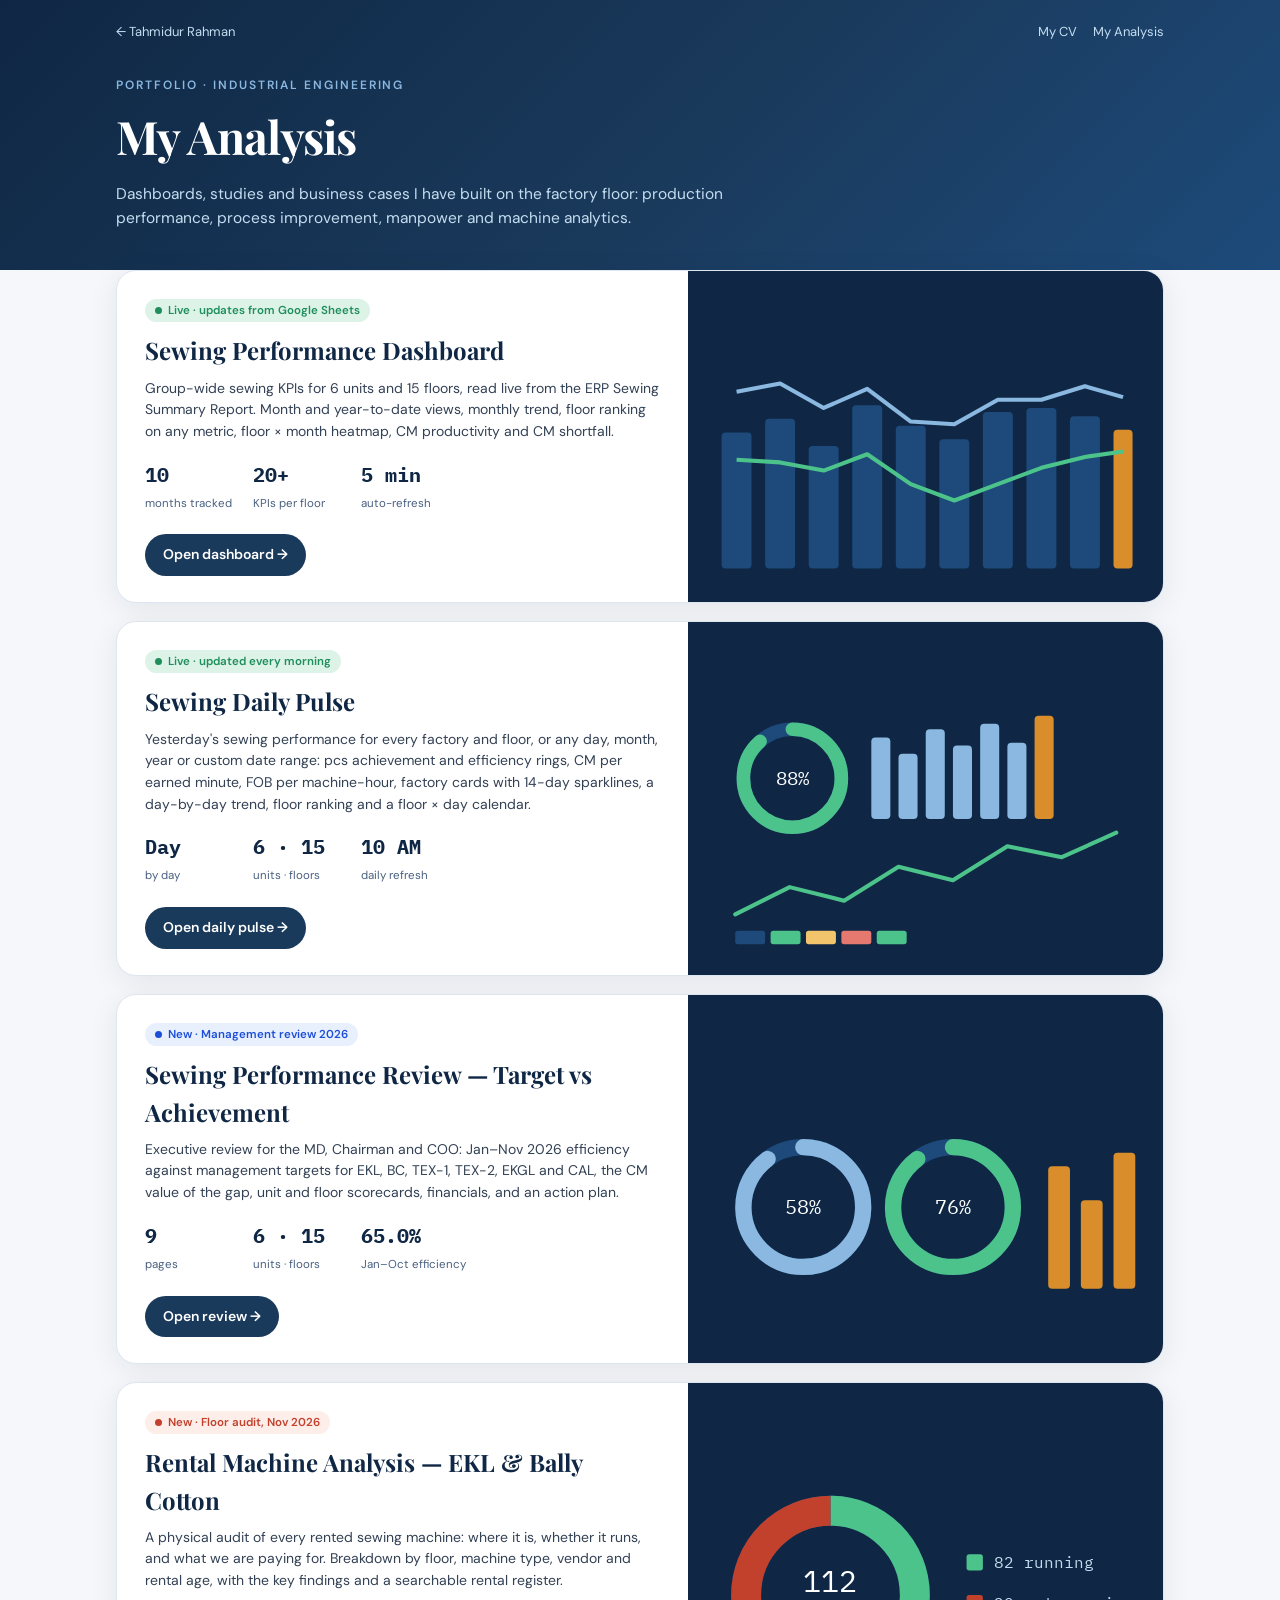
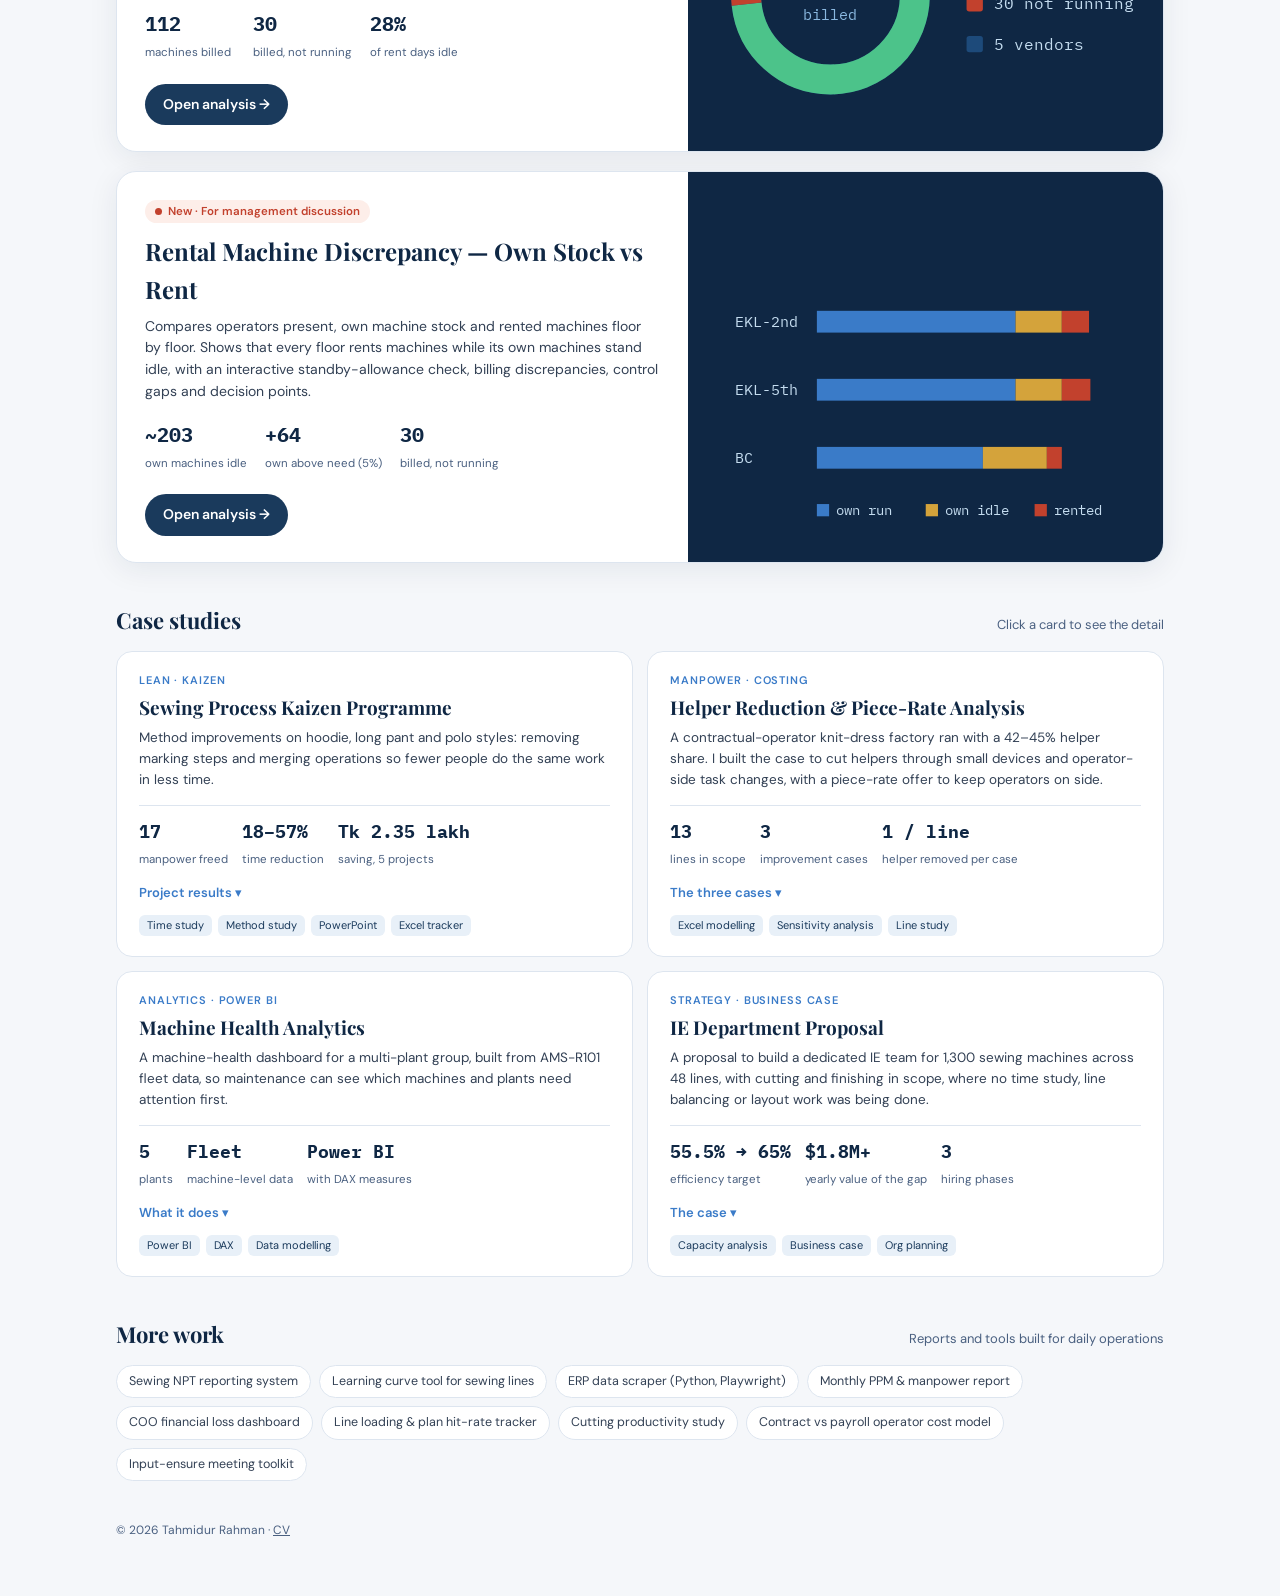
==== commit 12ce65d6: "Add Sewing Daily Pulse dashboard (day/month/year/custom) and hub card Co-Authored-By: Claude Opus 5." ====
--- a/analysis/index.html
+++ b/analysis/index.html
@@ -100,6 +100,30 @@
     </div>
   </section>
 
+  <section class="feature" aria-label="Daily sewing pulse" style="margin-top:18px">
+    <div class="txt">
+      <span class="live"><i></i>Live · updated every morning</span>
+      <h2>Sewing Daily Pulse</h2>
+      <p>Yesterday's sewing performance for every factory and floor, or any day, month, year or custom date range: pcs achievement and efficiency rings, CM per earned minute, FOB per machine-hour, factory cards with 14-day sparklines, a day-by-day trend, floor ranking and a floor × day calendar.</p>
+      <div class="kv">
+        <div><b>Day</b><span>by day</span></div>
+        <div><b>6 · 15</b><span>units · floors</span></div>
+        <div><b>10 AM</b><span>daily refresh</span></div>
+      </div>
+      <a class="btn" href="/analysis/sewing-daily/">Open daily pulse →</a>
+    </div>
+    <div class="preview" aria-hidden="true">
+      <svg viewBox="0 0 320 200">
+        <g fill="none" stroke-width="10" stroke-linecap="round"><circle cx="62" cy="70" r="36" stroke="#1d4a7a"/><circle cx="62" cy="70" r="36" stroke="#4cc38a" stroke-dasharray="200 227" transform="rotate(-90 62 70)"/></g>
+        <text x="62" y="75" fill="#fff" font-family="IBM Plex Mono,monospace" font-size="14" text-anchor="middle">88%</text>
+        <g fill="#8ab8e0"><rect x="120" y="40" width="14" height="60" rx="3"/><rect x="140" y="52" width="14" height="48" rx="3"/><rect x="160" y="34" width="14" height="66" rx="3"/><rect x="180" y="46" width="14" height="54" rx="3"/><rect x="200" y="30" width="14" height="70" rx="3"/><rect x="220" y="44" width="14" height="56" rx="3"/></g>
+        <rect x="240" y="24" width="14" height="76" rx="3" fill="#d98e2b"/>
+        <polyline points="20,170 60,150 100,160 140,135 180,145 220,120 260,128 300,110" fill="none" stroke="#4cc38a" stroke-width="3" stroke-linecap="round" stroke-linejoin="round"/>
+        <g fill="#1d4a7a"><rect x="20" y="182" width="22" height="10" rx="2"/><rect x="46" y="182" width="22" height="10" rx="2" fill="#4cc38a"/><rect x="72" y="182" width="22" height="10" rx="2" fill="#f2c46b"/><rect x="98" y="182" width="22" height="10" rx="2" fill="#e5786f"/><rect x="124" y="182" width="22" height="10" rx="2" fill="#4cc38a"/></g>
+      </svg>
+    </div>
+  </section>
+
   <section class="feature" aria-label="Management review" style="margin-top:18px">
     <div class="txt">
       <span class="live" style="color:#1d4ed8;background:#e8f0fe"><i style="background:#1d4ed8"></i>New · Management review 2026</span>
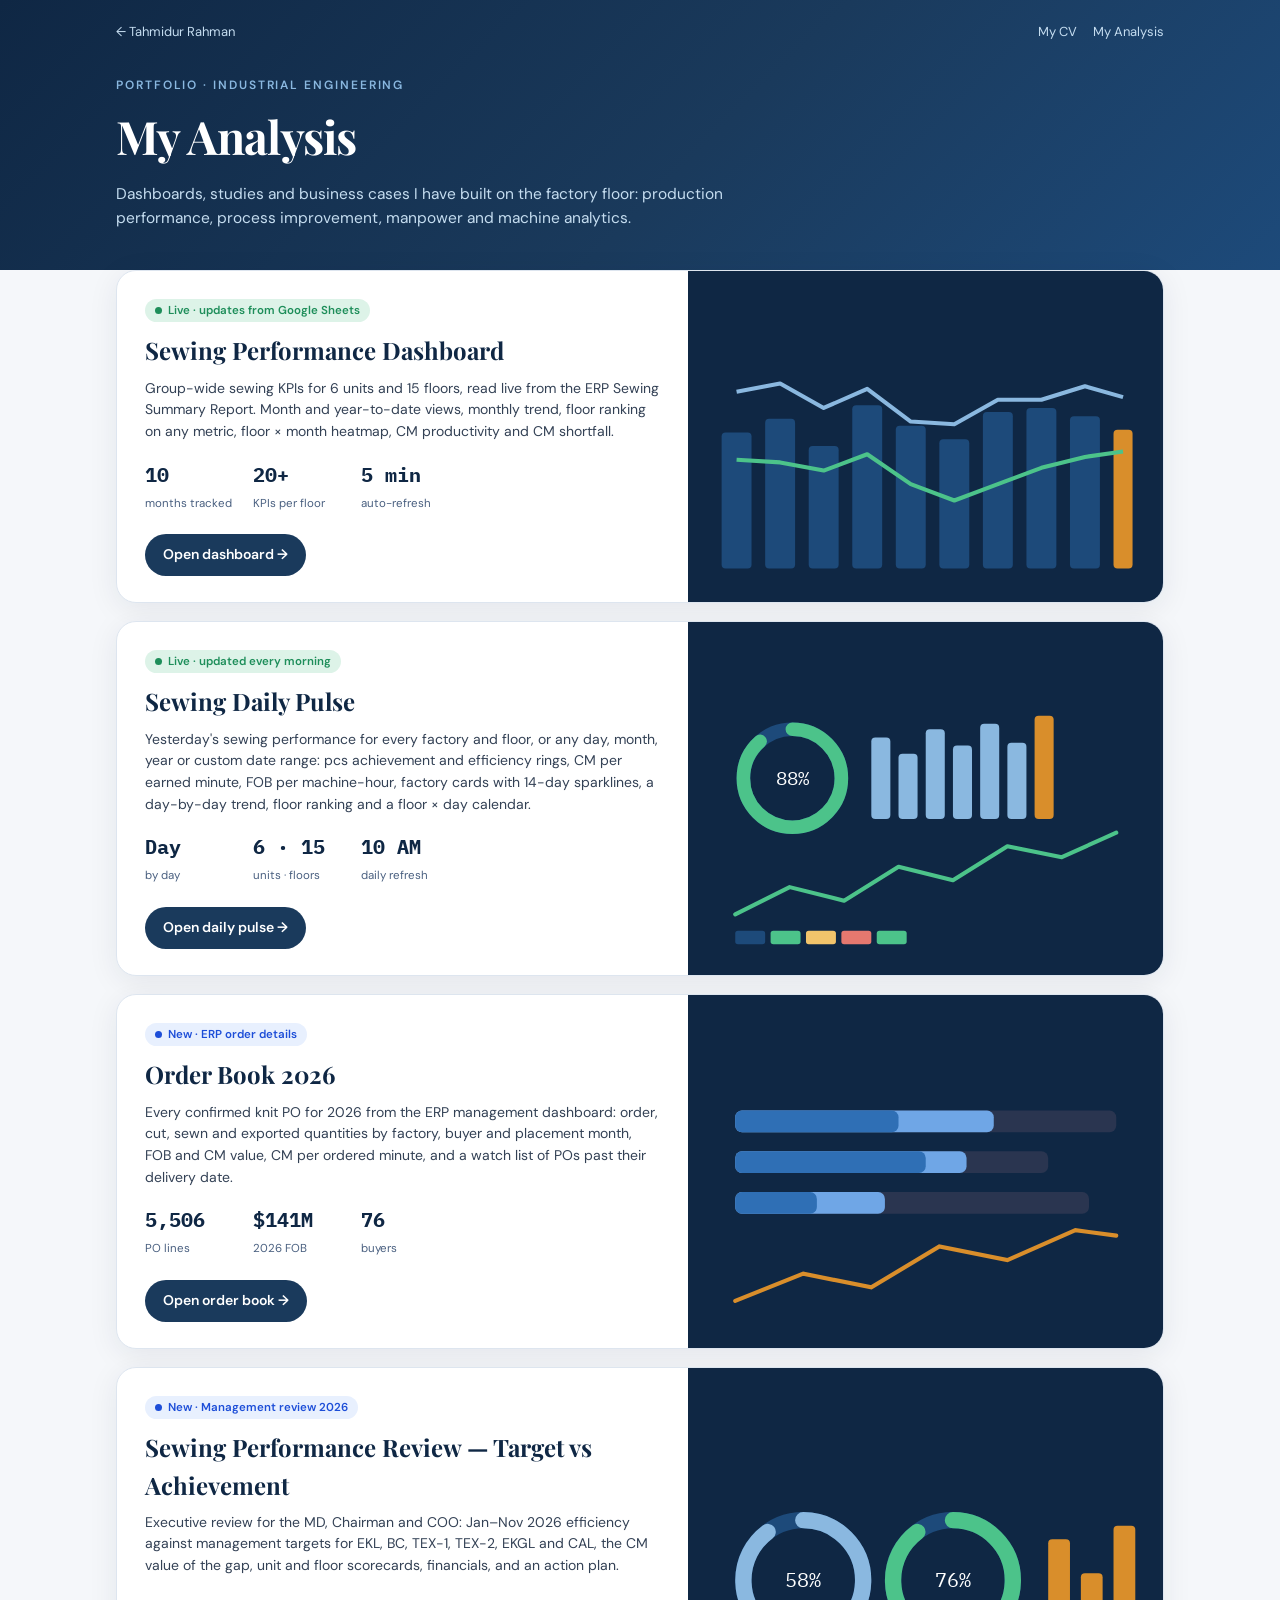
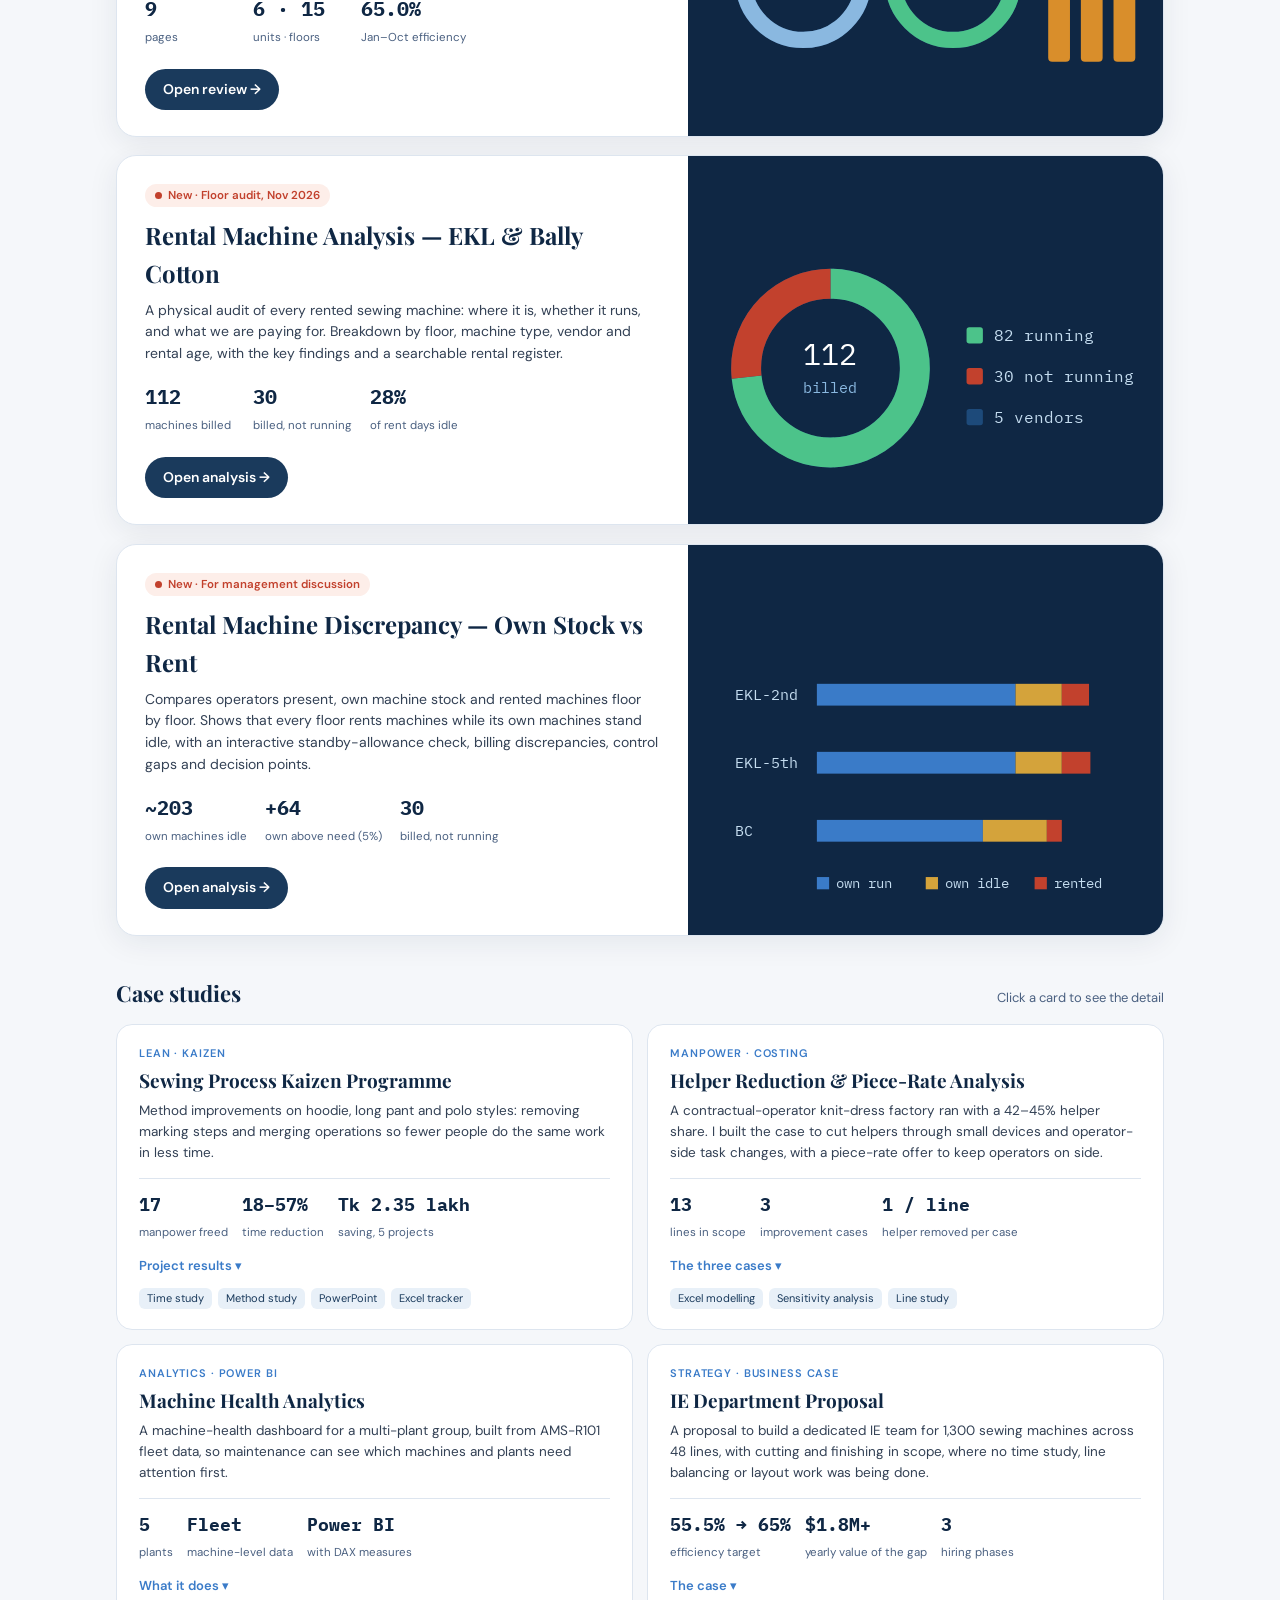
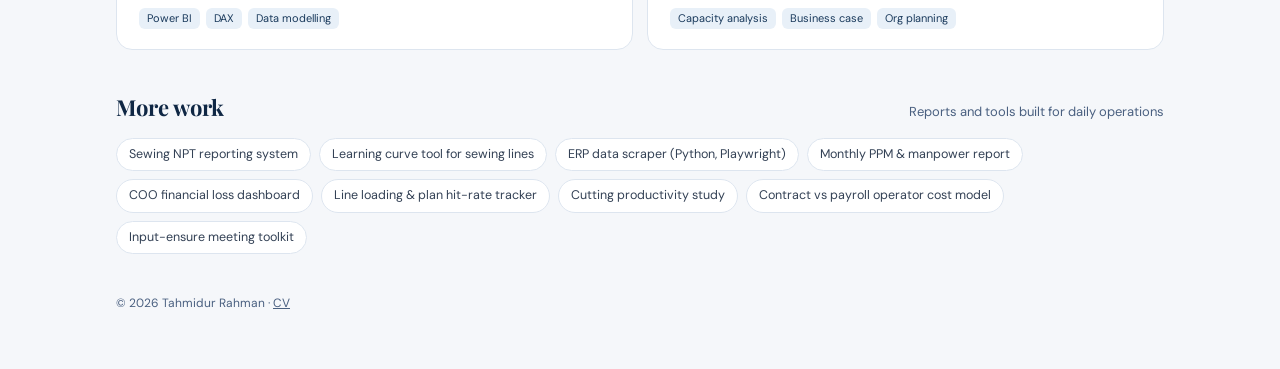
==== commit 9baa4717: "Add Order Book 2026 dashboard from ERP confirm-order details (published at owner's request) Co-Autho" ====
--- a/analysis/index.html
+++ b/analysis/index.html
@@ -124,6 +124,28 @@
     </div>
   </section>
 
+  <section class="feature" aria-label="Order book" style="margin-top:18px">
+    <div class="txt">
+      <span class="live" style="color:#1d4ed8;background:#e8f0fe"><i style="background:#1d4ed8"></i>New · ERP order details</span>
+      <h2>Order Book 2026</h2>
+      <p>Every confirmed knit PO for 2026 from the ERP management dashboard: order, cut, sewn and exported quantities by factory, buyer and placement month, FOB and CM value, CM per ordered minute, and a watch list of POs past their delivery date.</p>
+      <div class="kv">
+        <div><b>5,506</b><span>PO lines</span></div>
+        <div><b>$141M</b><span>2026 FOB</span></div>
+        <div><b>76</b><span>buyers</span></div>
+      </div>
+      <a class="btn" href="/analysis/orders/">Open order book →</a>
+    </div>
+    <div class="preview" aria-hidden="true">
+      <svg viewBox="0 0 320 200">
+        <rect x="20" y="40" width="280" height="16" rx="5" fill="#2a3550"/><rect x="20" y="40" width="190" height="16" rx="5" fill="#6fa6e6"/><rect x="20" y="40" width="120" height="16" rx="5" fill="#2f6fb5"/>
+        <rect x="20" y="70" width="230" height="16" rx="5" fill="#2a3550"/><rect x="20" y="70" width="170" height="16" rx="5" fill="#6fa6e6"/><rect x="20" y="70" width="140" height="16" rx="5" fill="#2f6fb5"/>
+        <rect x="20" y="100" width="260" height="16" rx="5" fill="#2a3550"/><rect x="20" y="100" width="110" height="16" rx="5" fill="#6fa6e6"/><rect x="20" y="100" width="60" height="16" rx="5" fill="#2f6fb5"/>
+        <polyline points="20,180 70,160 120,170 170,140 220,150 270,128 300,132" fill="none" stroke="#d98e2b" stroke-width="3" stroke-linecap="round"/>
+      </svg>
+    </div>
+  </section>
+
   <section class="feature" aria-label="Management review" style="margin-top:18px">
     <div class="txt">
       <span class="live" style="color:#1d4ed8;background:#e8f0fe"><i style="background:#1d4ed8"></i>New · Management review 2026</span>
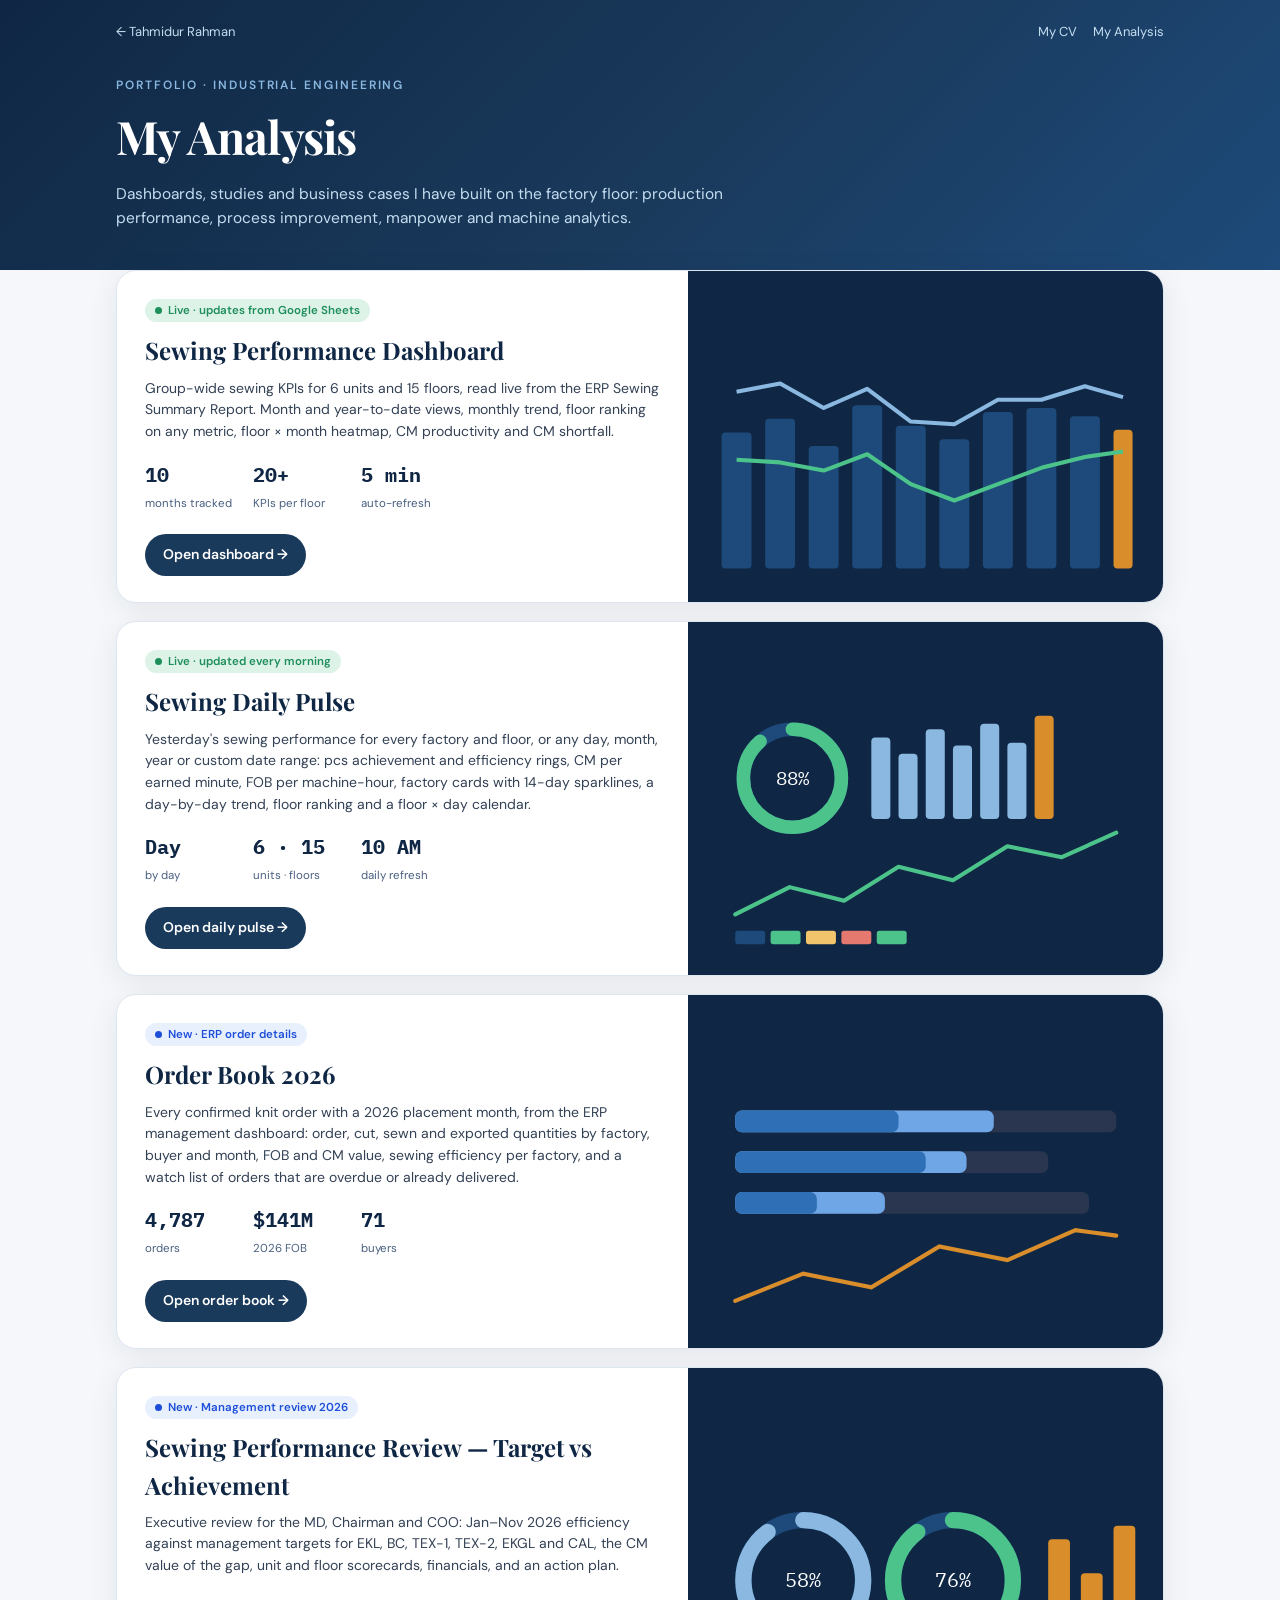
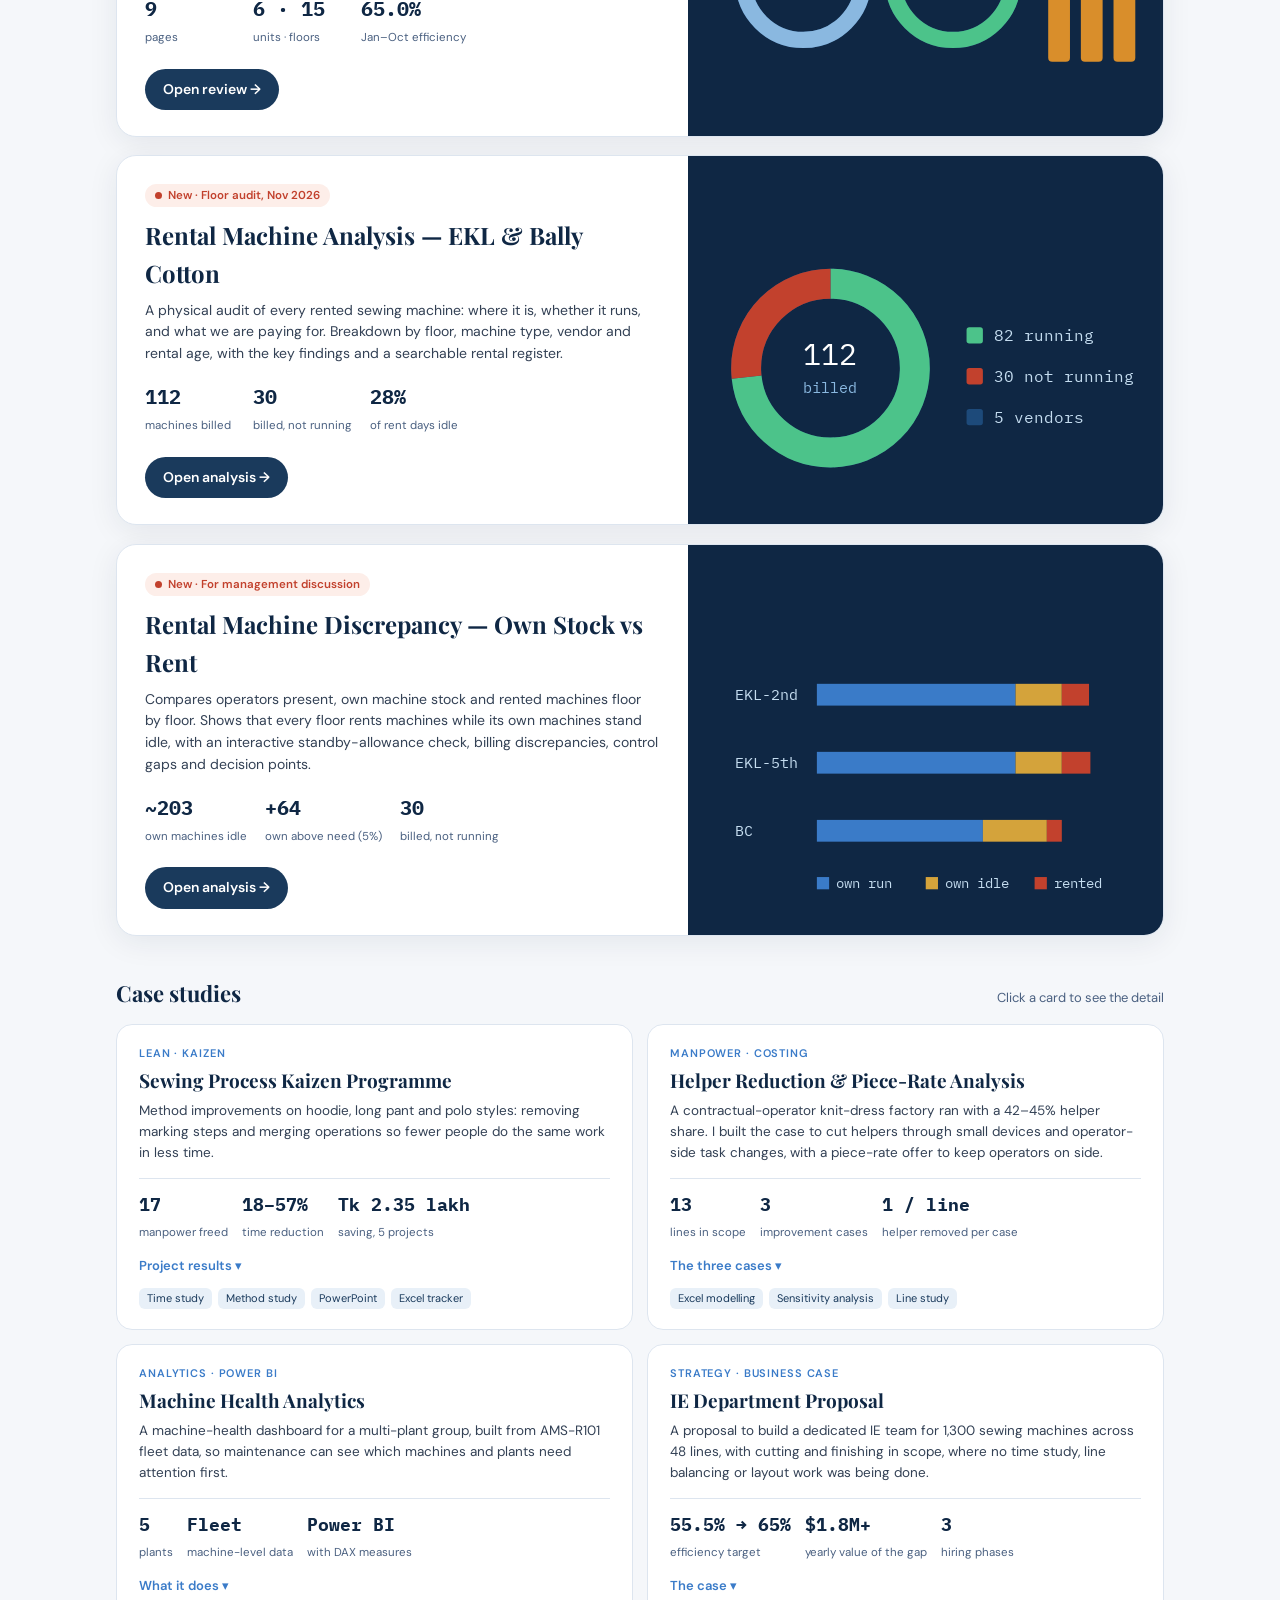
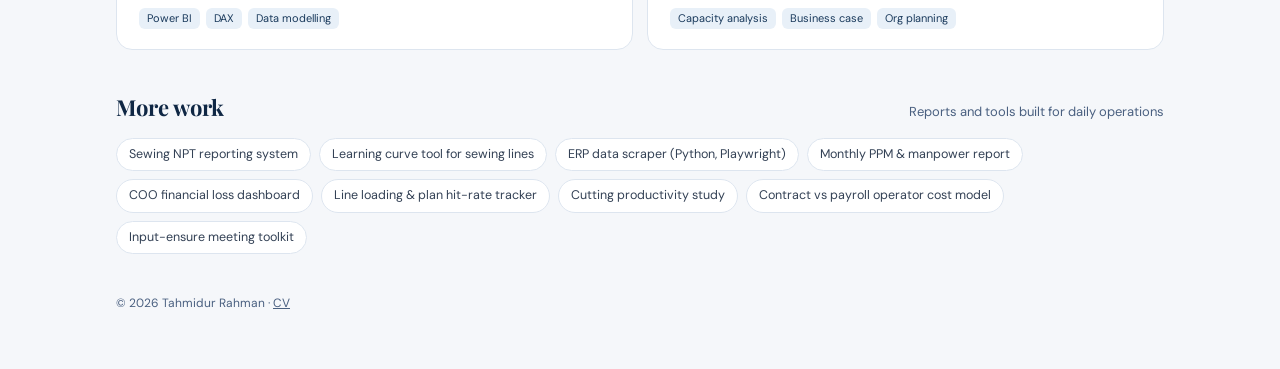
==== commit 4bba4eaf: "Order book: 2026 only, rows as orders, factory sewing efficiency, delivered vs overdue split, 2027 s" ====
--- a/analysis/index.html
+++ b/analysis/index.html
@@ -128,11 +128,11 @@
     <div class="txt">
       <span class="live" style="color:#1d4ed8;background:#e8f0fe"><i style="background:#1d4ed8"></i>New · ERP order details</span>
       <h2>Order Book 2026</h2>
-      <p>Every confirmed knit PO for 2026 from the ERP management dashboard: order, cut, sewn and exported quantities by factory, buyer and placement month, FOB and CM value, CM per ordered minute, and a watch list of POs past their delivery date.</p>
-      <div class="kv">
-        <div><b>5,506</b><span>PO lines</span></div>
+      <p>Every confirmed knit order with a 2026 placement month, from the ERP management dashboard: order, cut, sewn and exported quantities by factory, buyer and month, FOB and CM value, sewing efficiency per factory, and a watch list of orders that are overdue or already delivered.</p>
+      <div class="kv">
+        <div><b>4,787</b><span>orders</span></div>
         <div><b>$141M</b><span>2026 FOB</span></div>
-        <div><b>76</b><span>buyers</span></div>
+        <div><b>71</b><span>buyers</span></div>
       </div>
       <a class="btn" href="/analysis/orders/">Open order book →</a>
     </div>
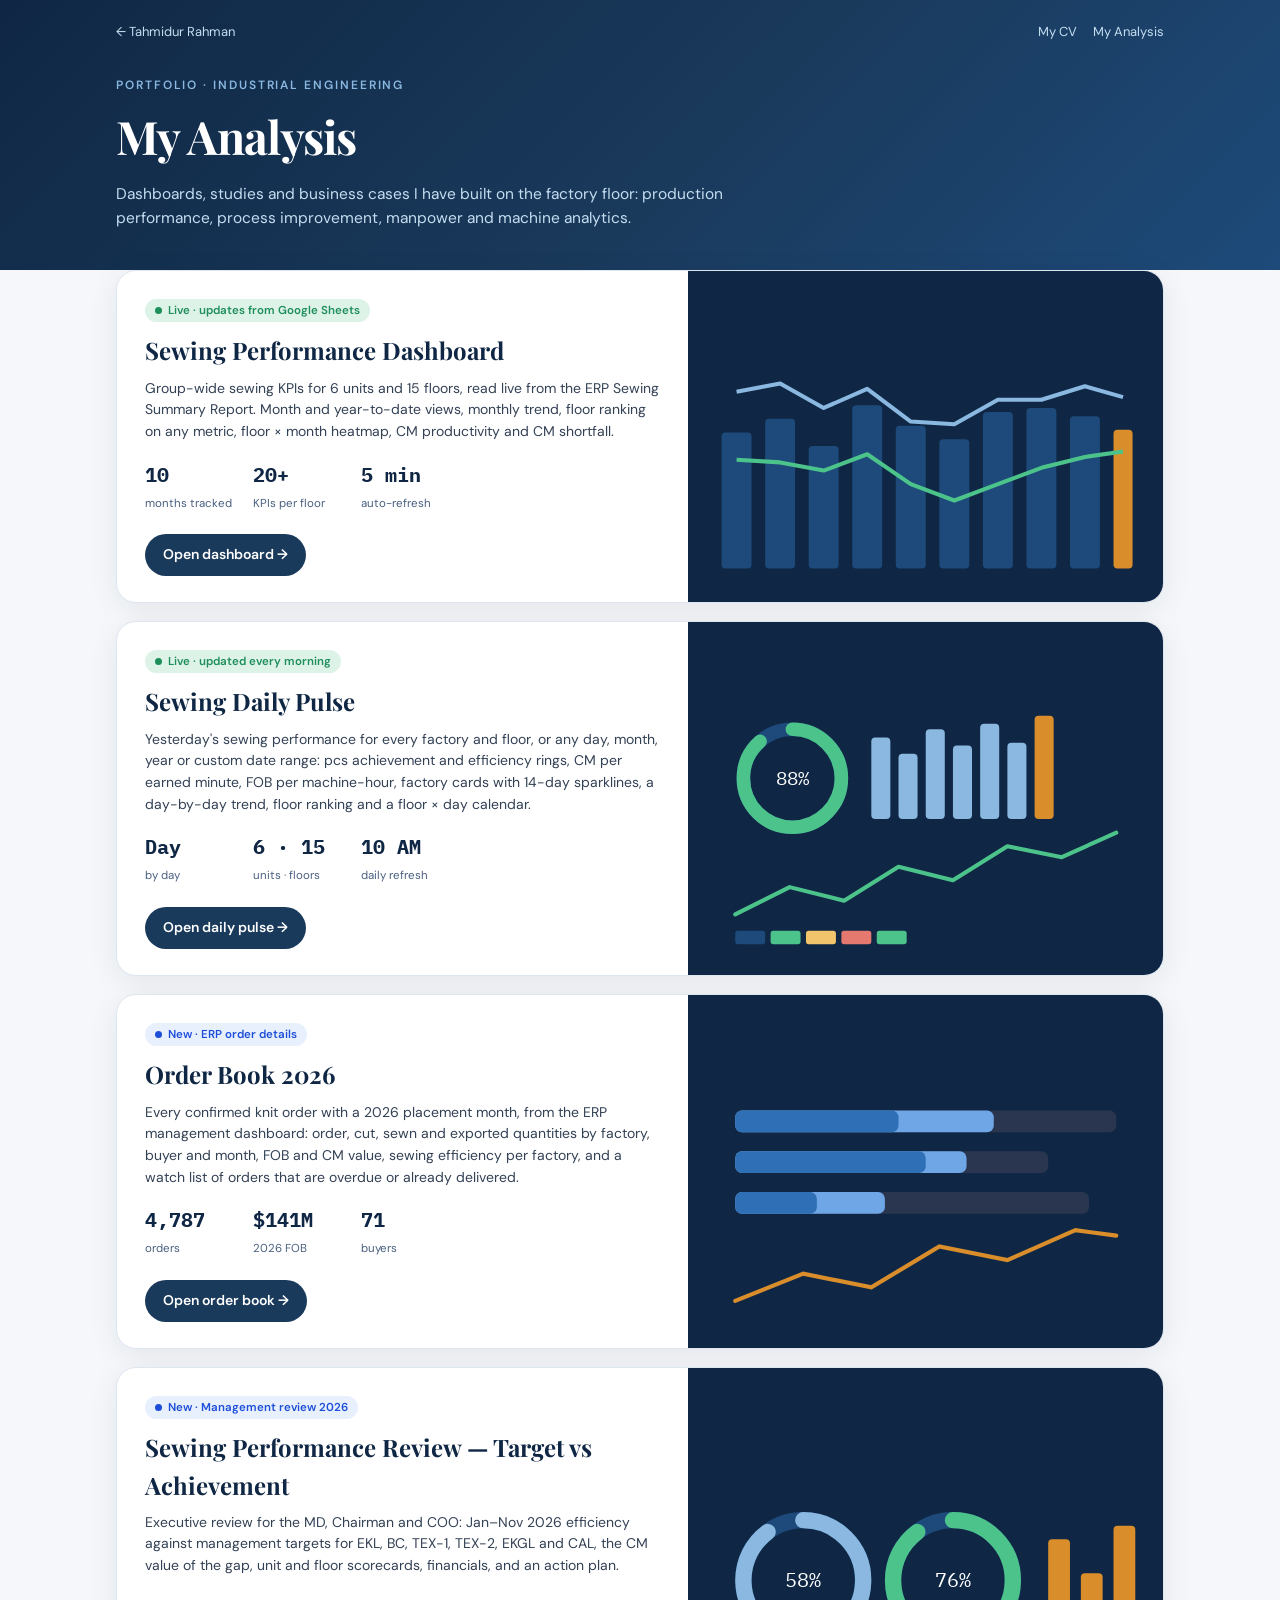
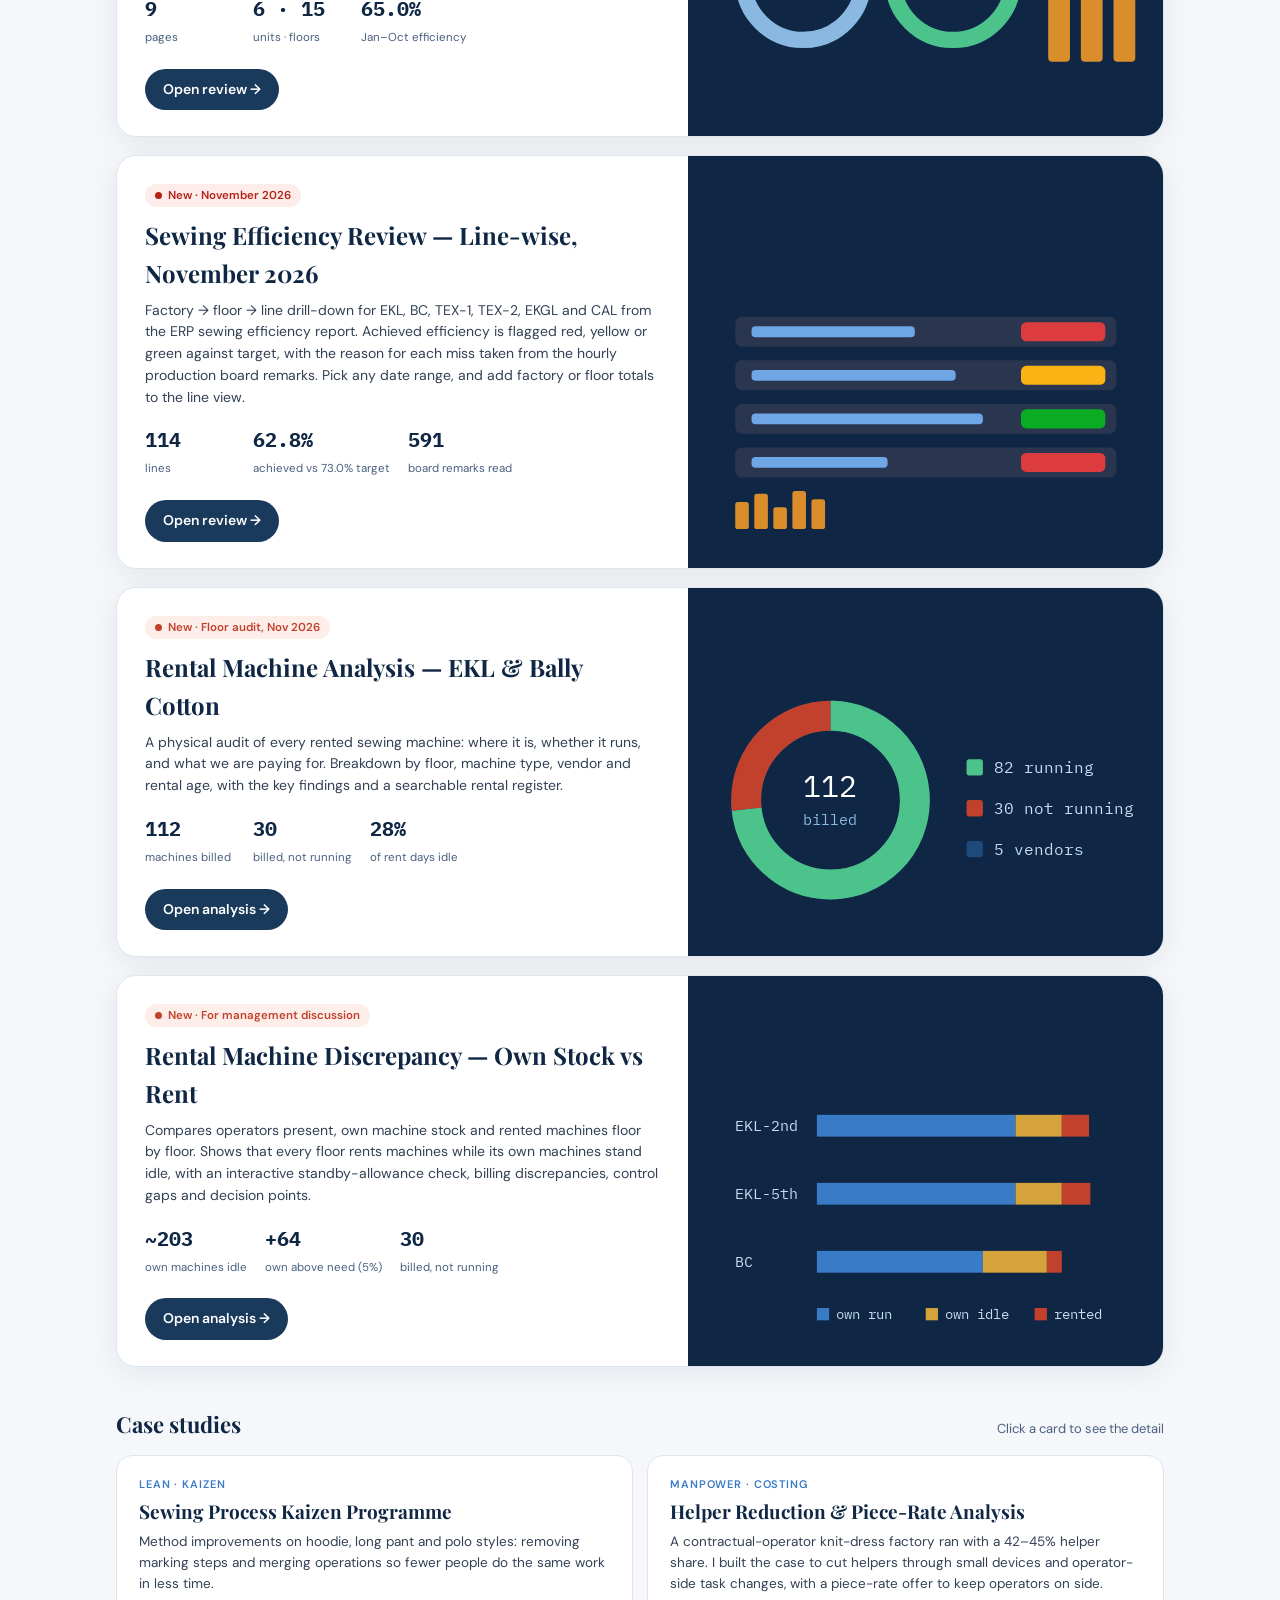
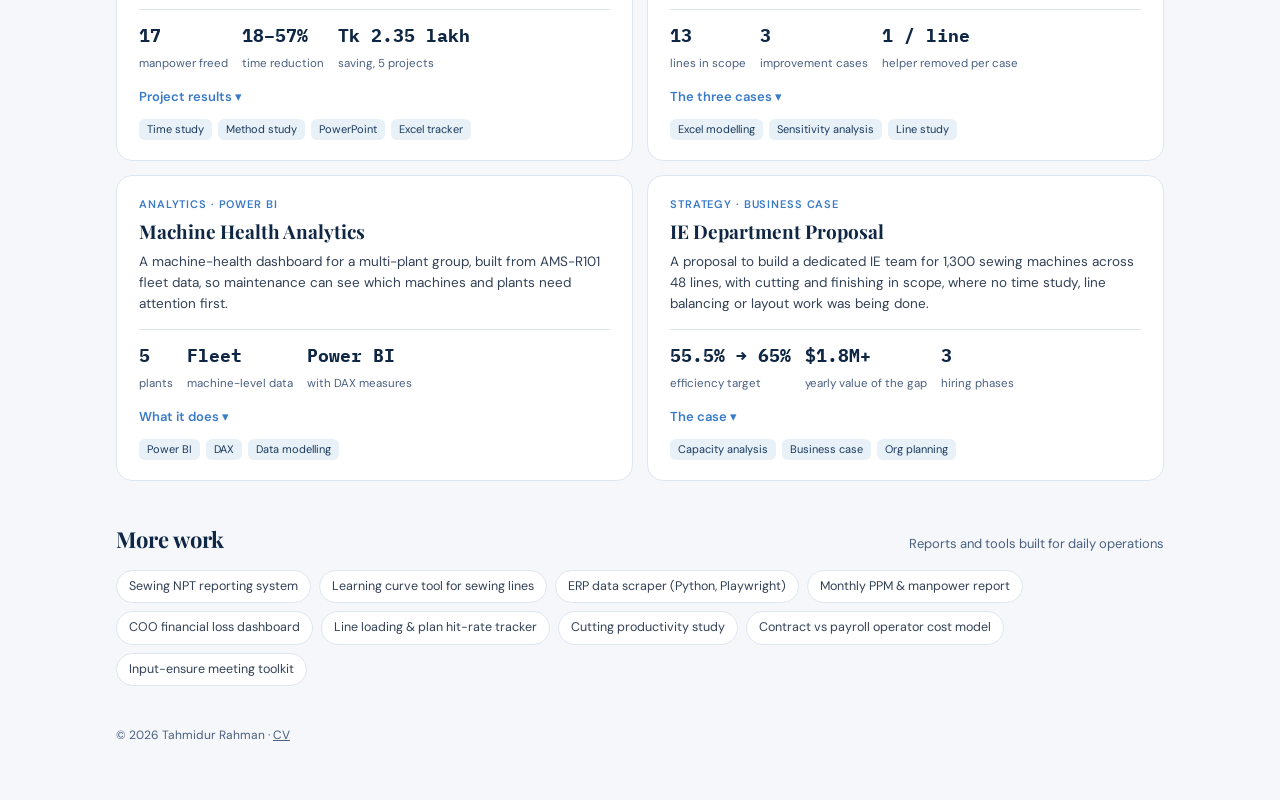
==== commit 3cb6b40f: "Add line-wise Sewing Efficiency Review (Nov 2026) with date range and factory/floor totals Co-Author" ====
--- a/analysis/index.html
+++ b/analysis/index.html
@@ -168,6 +168,30 @@
     </div>
   </section>
 
+  <section class="feature" aria-label="Line-wise sewing efficiency" style="margin-top:18px">
+    <div class="txt">
+      <span class="live" style="color:#b42318;background:#fdecea"><i style="background:#b42318"></i>New · November 2026</span>
+      <h2>Sewing Efficiency Review — Line-wise, November 2026</h2>
+      <p>Factory → floor → line drill-down for EKL, BC, TEX-1, TEX-2, EKGL and CAL from the ERP sewing efficiency report. Achieved efficiency is flagged red, yellow or green against target, with the reason for each miss taken from the hourly production board remarks. Pick any date range, and add factory or floor totals to the line view.</p>
+      <div class="kv">
+        <div><b>114</b><span>lines</span></div>
+        <div><b>62.8%</b><span>achieved vs 73.0% target</span></div>
+        <div><b>591</b><span>board remarks read</span></div>
+      </div>
+      <a class="btn" href="/analysis/sewing-efficiency/">Open review →</a>
+    </div>
+    <div class="preview" aria-hidden="true">
+      <svg viewBox="0 0 320 200">
+        <g><rect x="20" y="30" width="280" height="22" rx="5" fill="#2a3550"/><rect x="230" y="34" width="62" height="14" rx="4" fill="#dc3c3d"/>
+        <rect x="20" y="62" width="280" height="22" rx="5" fill="#2a3550"/><rect x="230" y="66" width="62" height="14" rx="4" fill="#fbb315"/>
+        <rect x="20" y="94" width="280" height="22" rx="5" fill="#2a3550"/><rect x="230" y="98" width="62" height="14" rx="4" fill="#0aac23"/>
+        <rect x="20" y="126" width="280" height="22" rx="5" fill="#2a3550"/><rect x="230" y="130" width="62" height="14" rx="4" fill="#dc3c3d"/></g>
+        <g fill="#6fa6e6"><rect x="32" y="37" width="120" height="8" rx="3"/><rect x="32" y="69" width="150" height="8" rx="3"/><rect x="32" y="101" width="170" height="8" rx="3"/><rect x="32" y="133" width="100" height="8" rx="3"/></g>
+        <g fill="#d98e2b"><rect x="20" y="166" width="10" height="20" rx="2"/><rect x="34" y="160" width="10" height="26" rx="2"/><rect x="48" y="170" width="10" height="16" rx="2"/><rect x="62" y="158" width="10" height="28" rx="2"/><rect x="76" y="164" width="10" height="22" rx="2"/></g>
+      </svg>
+    </div>
+  </section>
+
 
   <section class="feature" aria-label="Rental machine audit" style="margin-top:18px">
     <div class="txt">
